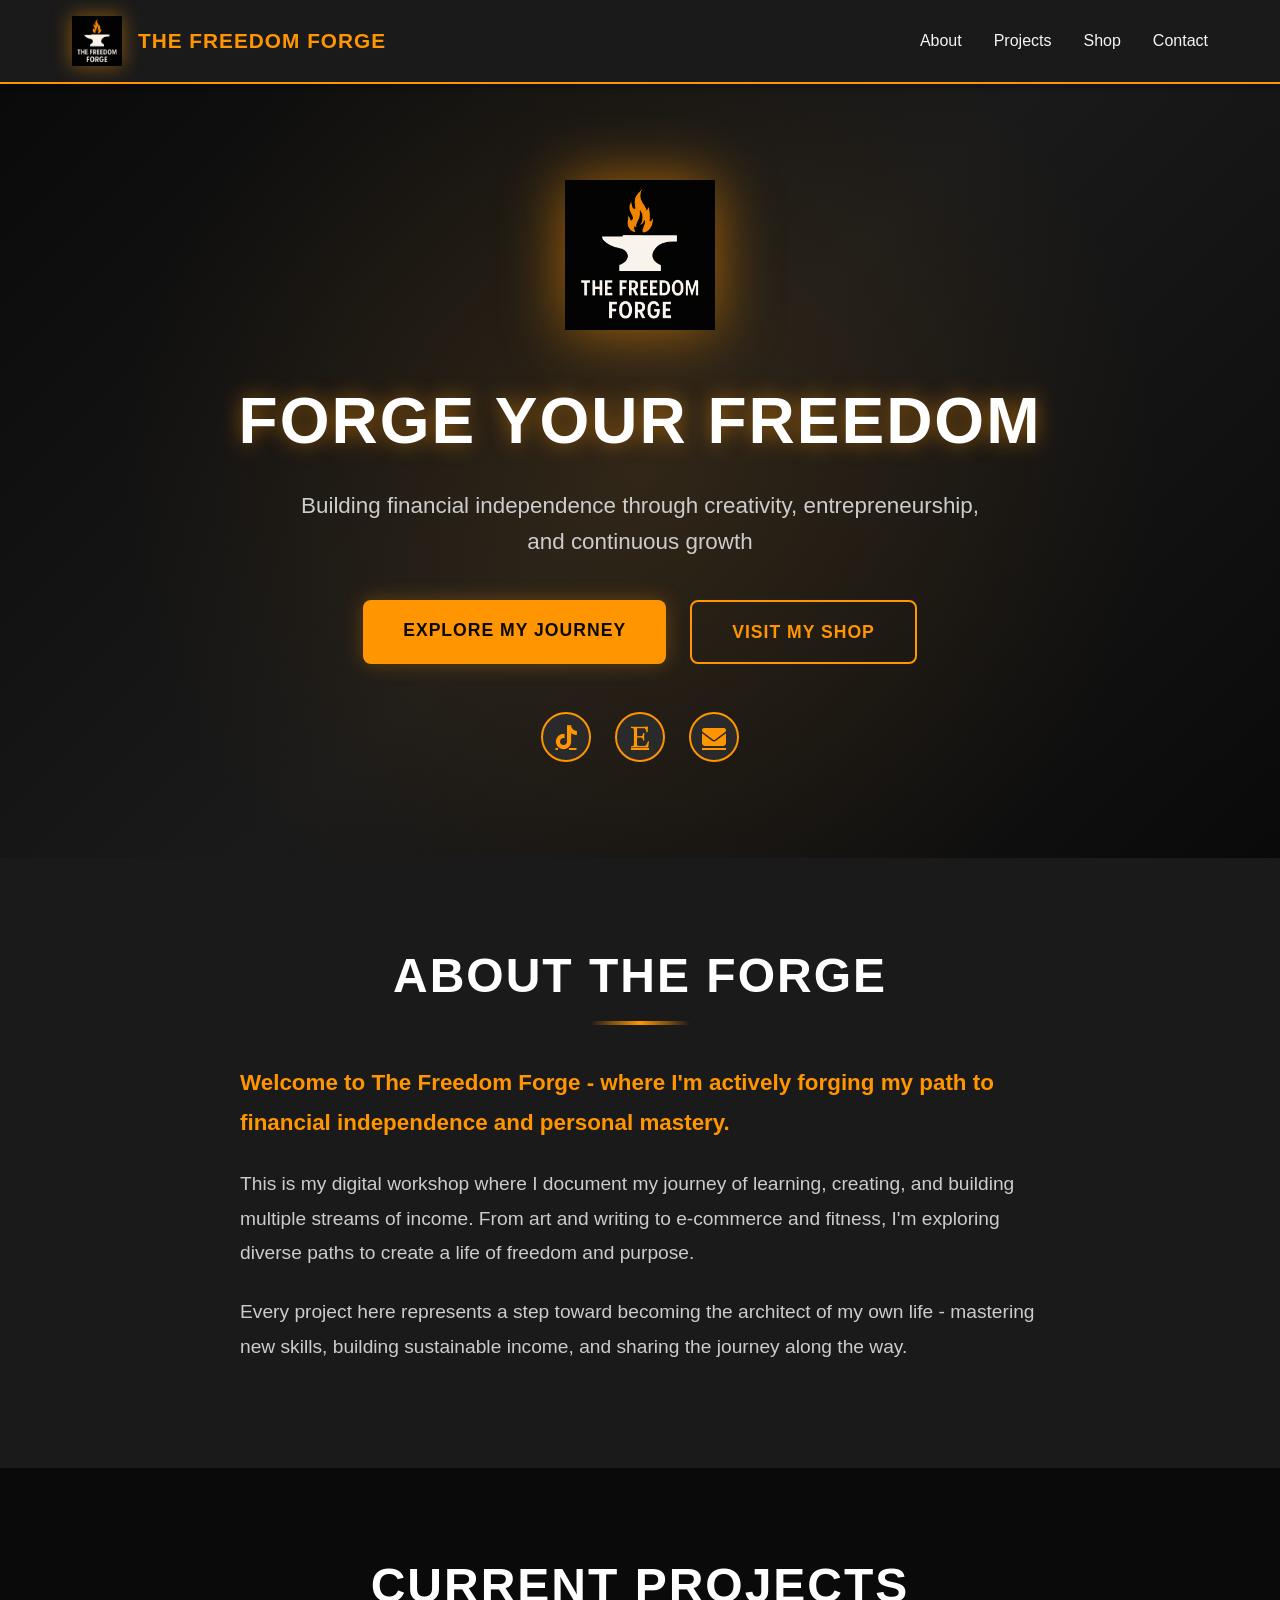
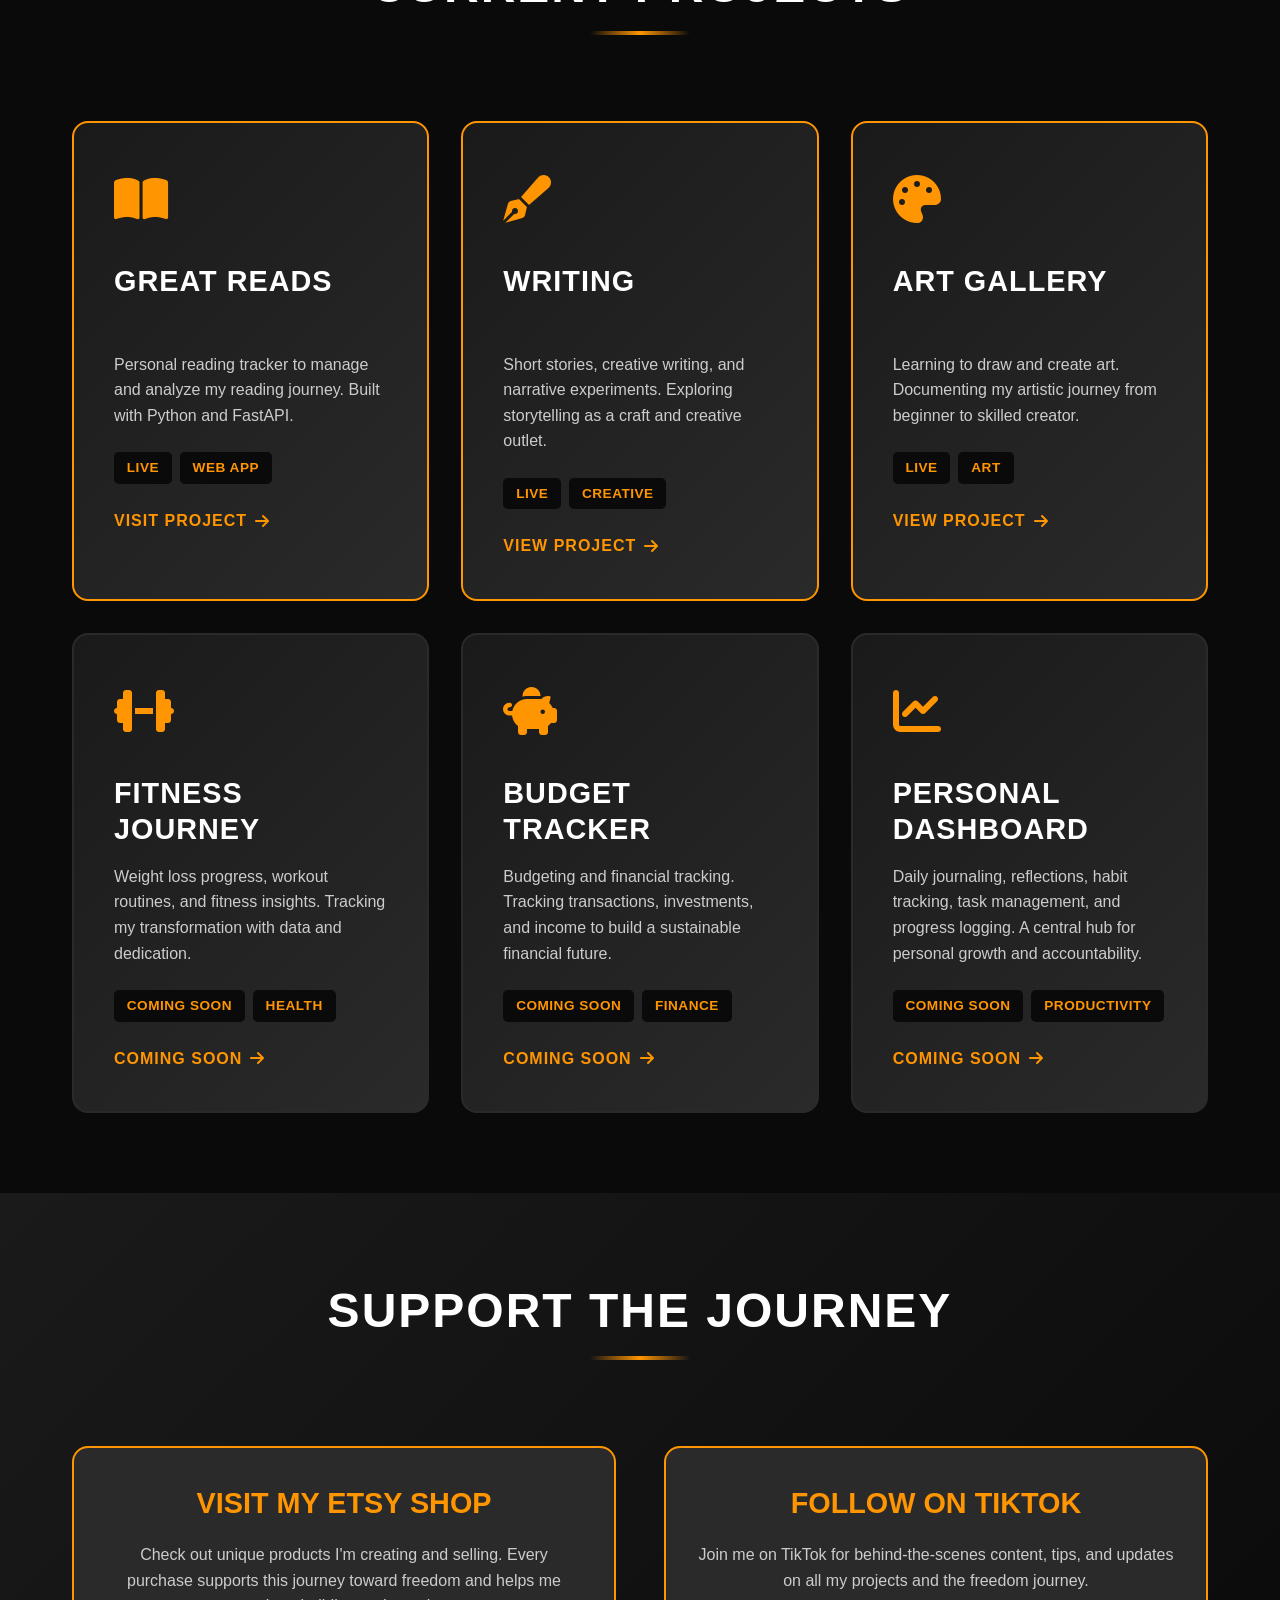
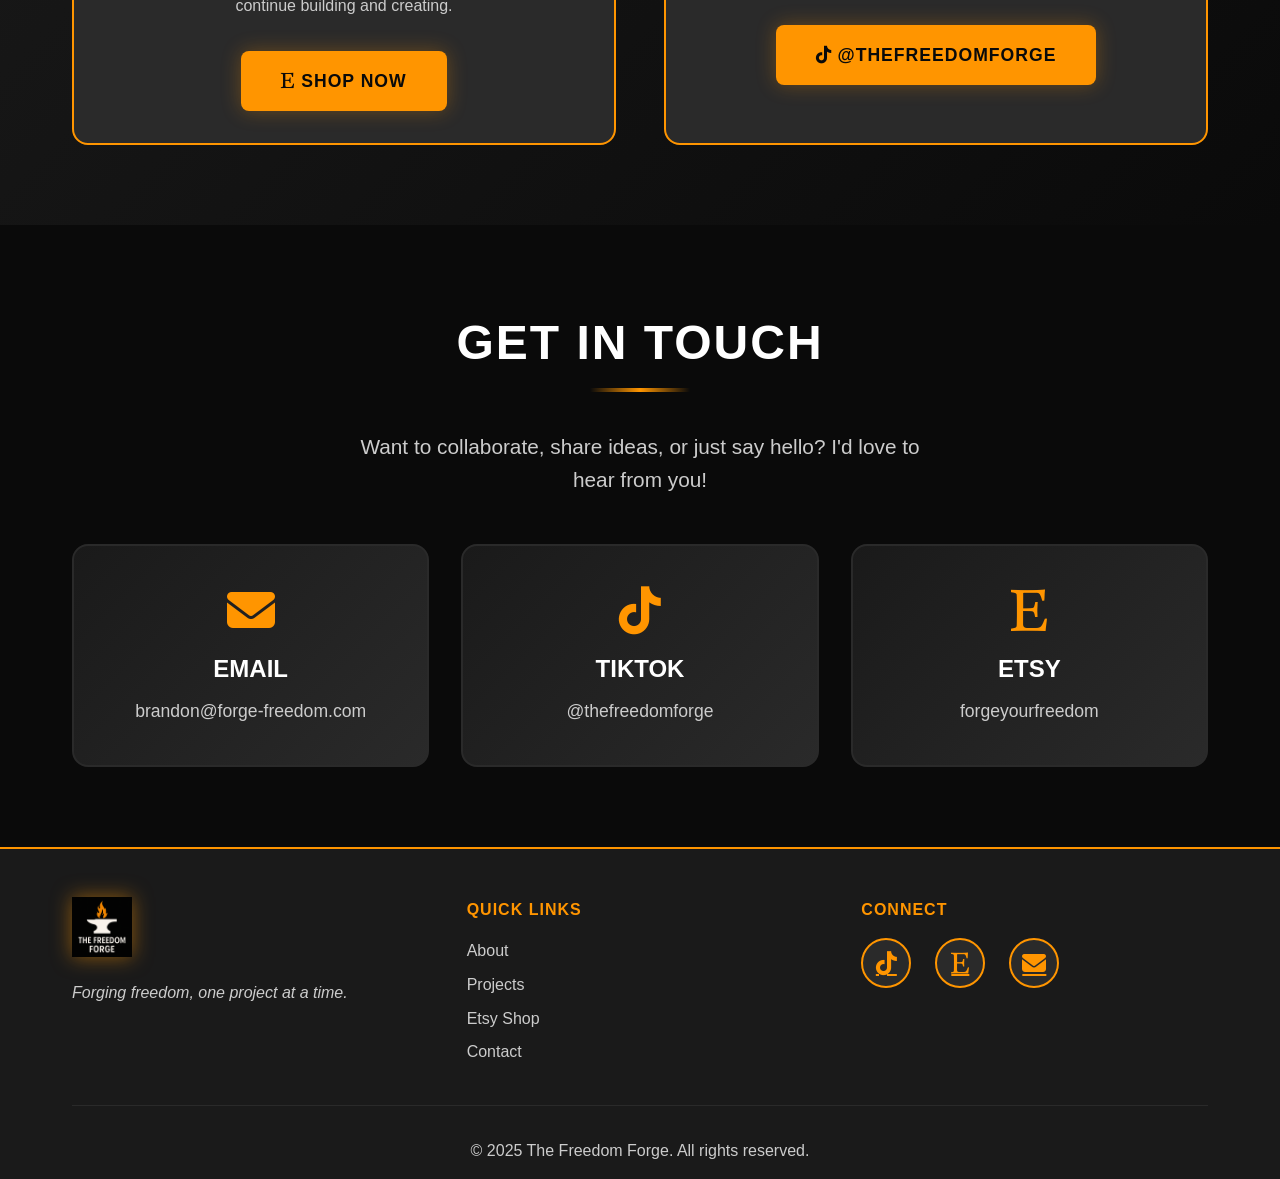
==== index.html @ 3deddd5c "first commit" ====
<!DOCTYPE html>
<html lang="en">
<head>
    <meta charset="UTF-8">
    <meta name="viewport" content="width=device-width, initial-scale=1.0">
    <meta name="description" content="The Freedom Forge - Forging a path to financial freedom through creativity, entrepreneurship, and personal growth">
    <title>The Freedom Forge | Forge Your Freedom</title>
    <link rel="stylesheet" href="css/style.css">
    <link rel="stylesheet" href="https://cdnjs.cloudflare.com/ajax/libs/font-awesome/6.4.0/css/all.min.css">
</head>
<body>
    <header>
        <nav class="navbar">
            <div class="container">
                <div class="logo">
                    <img src="assets/images/logo.png" alt="The Freedom Forge Logo" class="logo-img">
                    <span class="logo-text">The Freedom Forge</span>
                </div>
                <ul class="nav-links">
                    <li><a href="#about">About</a></li>
                    <li><a href="#projects">Projects</a></li>
                    <li><a href="#shop">Shop</a></li>
                    <li><a href="#contact">Contact</a></li>
                </ul>
                <div class="mobile-menu-toggle">
                    <i class="fas fa-bars"></i>
                </div>
            </div>
        </nav>
    </header>

    <main>
        <section class="hero">
            <div class="container">
                <div class="hero-content">
                    <div class="hero-logo">
                        <img src="assets/images/logo.png" alt="The Freedom Forge">
                    </div>
                    <h1 class="hero-title">Forge Your Freedom</h1>
                    <p class="hero-subtitle">Building financial independence through creativity, entrepreneurship, and continuous growth</p>
                    <div class="hero-cta">
                        <a href="#projects" class="cta-button primary">Explore My Journey</a>
                        <a href="https://www.etsy.com/shop/forgeyourfreedom" target="_blank" class="cta-button secondary">Visit My Shop</a>
                    </div>
                    <div class="social-links">
                        <a href="https://www.tiktok.com/@thefreedomforge" target="_blank" aria-label="TikTok">
                            <i class="fab fa-tiktok"></i>
                        </a>
                        <a href="https://www.etsy.com/shop/forgeyourfreedom" target="_blank" aria-label="Etsy">
                            <i class="fab fa-etsy"></i>
                        </a>
                        <a href="mailto:brandon@forge-freedom.com" aria-label="Email">
                            <i class="fas fa-envelope"></i>
                        </a>
                    </div>
                </div>
            </div>
        </section>

        <section id="about" class="about">
            <div class="container">
                <h2>About The Forge</h2>
                <div class="about-content">
                    <p class="lead">Welcome to The Freedom Forge - where I'm actively forging my path to financial independence and personal mastery.</p>
                    <p>This is my digital workshop where I document my journey of learning, creating, and building multiple streams of income. From art and writing to e-commerce and fitness, I'm exploring diverse paths to create a life of freedom and purpose.</p>
                    <p>Every project here represents a step toward becoming the architect of my own life - mastering new skills, building sustainable income, and sharing the journey along the way.</p>
                </div>
            </div>
        </section>

        <section id="projects" class="projects">
            <div class="container">
                <h2>Current Projects</h2>
                <div class="project-grid">
                    
                    <div class="project-card active">
                        <div class="project-icon">
                            <i class="fas fa-book-open"></i>
                        </div>
                        <h3>Great Reads</h3>
                        <p>Personal reading tracker to manage and analyze my reading journey. Built with Python and FastAPI.</p>
                        <div class="project-tags">
                            <span class="tag">Live</span>
                            <span class="tag">Web App</span>
                        </div>
                        <a href="https://great-reads.com" class="project-link" target="_blank">
                            Visit Project <i class="fas fa-arrow-right"></i>
                        </a>
                    </div>

                    <div class="project-card active">
                        <div class="project-icon">
                            <i class="fas fa-pen-fancy"></i>
                        </div>
                        <h3>Writing</h3>
                        <p>Short stories, creative writing, and narrative experiments. Exploring storytelling as a craft and creative outlet.</p>
                        <div class="project-tags">
                            <span class="tag">Live</span>
                            <span class="tag">Creative</span>
                        </div>
                        <a href="/writing" class="project-link">
                            View Project <i class="fas fa-arrow-right"></i>
                        </a>
                    </div>

                    <div class="project-card active">
                        <div class="project-icon">
                            <i class="fas fa-palette"></i>
                        </div>
                        <h3>Art Gallery</h3>
                        <p>Learning to draw and create art. Documenting my artistic journey from beginner to skilled creator.</p>
                        <div class="project-tags">
                            <span class="tag">Live</span>
                            <span class="tag">Art</span>
                        </div>
                        <a href="/art" class="project-link">
                            View Project <i class="fas fa-arrow-right"></i>
                        </a>
                    </div>

                    <div class="project-card coming-soon">
                        <div class="project-icon">
                            <i class="fas fa-dumbbell"></i>
                        </div>
                        <h3>Fitness Journey</h3>
                        <p>Weight loss progress, workout routines, and fitness insights. Tracking my transformation with data and dedication.</p>
                        <div class="project-tags">
                            <span class="tag">Coming Soon</span>
                            <span class="tag">Health</span>
                        </div>
                        <a href="/fitness" class="project-link">
                            Coming Soon <i class="fas fa-arrow-right"></i>
                        </a>
                    </div>

                    <div class="project-card coming-soon">
                        <div class="project-icon">
                            <i class="fas fa-piggy-bank"></i>
                        </div>
                        <h3>Budget Tracker</h3>
                        <p>Budgeting and financial tracking. Tracking transactions, investments, and income to build a sustainable financial future.</p>
                        <div class="project-tags">
                            <span class="tag">Coming Soon</span>
                            <span class="tag">Finance</span>
                        </div>
                        <a href="/budget" class="project-link" target="_blank">
                            Coming Soon <i class="fas fa-arrow-right"></i>
                        </a>
                    </div>

                    <div class="project-card coming-soon">
                        <div class="project-icon">
                            <i class="fas fa-chart-line"></i>
                        </div>
                        <h3>Personal Dashboard</h3>
                        <p>Daily journaling, reflections, habit tracking, task management, and progress logging. A central hub for personal growth and accountability.</p>
                        <div class="project-tags">
                            <span class="tag">Coming Soon</span>
                            <span class="tag">Productivity</span>
                        </div>
                        <a href="/dashboard" class="project-link">
                            Coming Soon <i class="fas fa-arrow-right"></i>
                        </a>
                    </div>

                        </a>
                    </div>

                </div>
            </div>
        </section>

        <section id="shop" class="shop-section">
            <div class="container">
                <h2>Support The Journey</h2>
                <div class="shop-content">
                    <div class="shop-text">
                        <h3>Visit My Etsy Shop</h3>
                        <p>Check out unique products I'm creating and selling. Every purchase supports this journey toward freedom and helps me continue building and creating.</p>
                        <a href="https://www.etsy.com/shop/forgeyourfreedom" target="_blank" class="cta-button primary">
                            <i class="fab fa-etsy"></i> Shop Now
                        </a>
                    </div>
                    <div class="shop-text">
                        <h3>Follow on TikTok</h3>
                        <p>Join me on TikTok for behind-the-scenes content, tips, and updates on all my projects and the freedom journey.</p>
                        <a href="https://www.tiktok.com/@thefreedomforge" target="_blank" class="cta-button primary">
                            <i class="fab fa-tiktok"></i> @thefreedomforge
                        </a>
                    </div>
                </div>
            </div>
        </section>

        <section id="contact" class="contact">
            <div class="container">
                <h2>Get In Touch</h2>
                <p class="contact-intro">Want to collaborate, share ideas, or just say hello? I'd love to hear from you!</p>
                <div class="contact-methods">
                    <a href="mailto:brandon@forge-freedom.com" class="contact-card">
                        <i class="fas fa-envelope"></i>
                        <h3>Email</h3>
                        <p>brandon@forge-freedom.com</p>
                    </a>
                    <a href="https://www.tiktok.com/@thefreedomforge" target="_blank" class="contact-card">
                        <i class="fab fa-tiktok"></i>
                        <h3>TikTok</h3>
                        <p>@thefreedomforge</p>
                    </a>
                    <a href="https://www.etsy.com/shop/forgeyourfreedom" target="_blank" class="contact-card">
                        <i class="fab fa-etsy"></i>
                        <h3>Etsy</h3>
                        <p>forgeyourfreedom</p>
                    </a>
                </div>
            </div>
        </section>
    </main>

    <footer>
        <div class="container">
            <div class="footer-content">
                <div class="footer-logo">
                    <img src="assets/images/logo.png" alt="The Freedom Forge">
                    <p>Forging freedom, one project at a time.</p>
                </div>
                <div class="footer-links">
                    <h4>Quick Links</h4>
                    <ul>
                        <li><a href="#about">About</a></li>
                        <li><a href="#projects">Projects</a></li>
                        <li><a href="https://www.etsy.com/shop/forgeyourfreedom" target="_blank">Etsy Shop</a></li>
                        <li><a href="mailto:brandon@forge-freedom.com">Contact</a></li>
                    </ul>
                </div>
                <div class="footer-social">
                    <h4>Connect</h4>
                    <div class="social-links">
                        <a href="https://www.tiktok.com/@thefreedomforge" target="_blank" aria-label="TikTok">
                            <i class="fab fa-tiktok"></i>
                        </a>
                        <a href="https://www.etsy.com/shop/forgeyourfreedom" target="_blank" aria-label="Etsy">
                            <i class="fab fa-etsy"></i>
                        </a>
                        <a href="mailto:brandon@forge-freedom.com" aria-label="Email">
                            <i class="fas fa-envelope"></i>
                        </a>
                    </div>
                </div>
            </div>
            <div class="footer-bottom">
                <p>&copy; 2025 The Freedom Forge. All rights reserved.</p>
            </div>
        </div>
    </footer>

    <script src="js/main.js"></script>
</body>
</html>
---- css/style.css ----
/* Reset and Base Styles */
* {
    margin: 0;
    padding: 0;
    box-sizing: border-box;
}

:root {
    --primary-orange: #FF9500;
    --dark-orange: #E67E00;
    --light-orange: #FFB84D;
    --black: #0A0A0A;
    --dark-gray: #1A1A1A;
    --medium-gray: #2A2A2A;
    --light-gray: #CCCCCC;
    --white: #FFFFFF;
    --off-white: #F5F5F5;
    --shadow: 0 4px 6px -1px rgba(0, 0, 0, 0.3);
    --shadow-lg: 0 10px 15px -3px rgba(0, 0, 0, 0.4);
    --glow: 0 0 20px rgba(255, 149, 0, 0.3);
}

body {
    font-family: -apple-system, BlinkMacSystemFont, 'Segoe UI', Roboto, 'Helvetica Neue', Arial, sans-serif;
    line-height: 1.6;
    color: var(--off-white);
    background-color: var(--black);
}

.container {
    max-width: 1200px;
    margin: 0 auto;
    padding: 0 2rem;
}

/* Navigation */
.navbar {
    background-color: var(--dark-gray);
    box-shadow: var(--shadow);
    position: sticky;
    top: 0;
    z-index: 1000;
    border-bottom: 2px solid var(--primary-orange);
}

.navbar .container {
    display: flex;
    justify-content: space-between;
    align-items: center;
    padding: 1rem 2rem;
}

.logo {
    display: flex;
    align-items: center;
    gap: 1rem;
}

.logo-img {
    height: 50px;
    width: auto;
    filter: drop-shadow(0 0 10px rgba(255, 149, 0, 0.5));
}

.logo-text {
    font-size: 1.3rem;
    color: var(--primary-orange);
    font-weight: 700;
    text-transform: uppercase;
    letter-spacing: 1px;
}

.nav-links {
    display: flex;
    list-style: none;
    gap: 2rem;
}

.nav-links a {
    text-decoration: none;
    color: var(--off-white);
    font-weight: 500;
    transition: color 0.3s ease;
    position: relative;
}

.nav-links a::after {
    content: '';
    position: absolute;
    bottom: -5px;
    left: 0;
    width: 0;
    height: 2px;
    background-color: var(--primary-orange);
    transition: width 0.3s ease;
}

.nav-links a:hover,
.nav-links a.active {
    color: var(--primary-orange);
}

.nav-links a:hover::after,
.nav-links a.active::after {
    width: 100%;
}

.mobile-menu-toggle {
    display: none;
    color: var(--primary-orange);
    font-size: 1.5rem;
    cursor: pointer;
}

/* Hero Section */
.hero {
    background: linear-gradient(135deg, var(--black) 0%, var(--dark-gray) 50%, var(--black) 100%);
    padding: 6rem 0;
    text-align: center;
    position: relative;
    overflow: hidden;
}

.hero::before {
    content: '';
    position: absolute;
    top: 0;
    left: 0;
    right: 0;
    bottom: 0;
    background: radial-gradient(circle at 50% 50%, rgba(255, 149, 0, 0.1) 0%, transparent 70%);
    pointer-events: none;
}

.hero-content {
    position: relative;
    z-index: 1;
}

.hero-logo {
    margin-bottom: 2rem;
    animation: fadeInDown 0.8s ease;
}

.hero-logo img {
    height: 150px;
    width: auto;
    filter: drop-shadow(0 0 30px rgba(255, 149, 0, 0.6));
    animation: pulse 3s ease-in-out infinite;
}

.hero-title {
    font-size: 4rem;
    font-weight: 900;
    margin-bottom: 1rem;
    color: var(--white);
    text-transform: uppercase;
    letter-spacing: 2px;
    animation: fadeInUp 0.8s ease 0.2s backwards;
    text-shadow: 0 0 20px rgba(255, 149, 0, 0.5);
}

.hero-subtitle {
    font-size: 1.4rem;
    margin-bottom: 2.5rem;
    color: var(--light-gray);
    animation: fadeInUp 0.8s ease 0.4s backwards;
    max-width: 700px;
    margin-left: auto;
    margin-right: auto;
}

.hero-cta {
    display: flex;
    gap: 1.5rem;
    justify-content: center;
    margin-bottom: 3rem;
    animation: fadeInUp 0.8s ease 0.6s backwards;
    flex-wrap: wrap;
}

.cta-button {
    display: inline-block;
    padding: 1rem 2.5rem;
    text-decoration: none;
    border-radius: 0.5rem;
    font-weight: 700;
    font-size: 1.1rem;
    transition: all 0.3s ease;
    text-transform: uppercase;
    letter-spacing: 1px;
}

.cta-button.primary {
    background-color: var(--primary-orange);
    color: var(--black);
    box-shadow: var(--glow);
}

.cta-button.primary:hover {
    background-color: var(--light-orange);
    transform: translateY(-3px);
    box-shadow: 0 0 30px rgba(255, 149, 0, 0.5);
}

.cta-button.secondary {
    background-color: transparent;
    color: var(--primary-orange);
    border: 2px solid var(--primary-orange);
}

.cta-button.secondary:hover {
    background-color: var(--primary-orange);
    color: var(--black);
    transform: translateY(-3px);
}

.social-links {
    display: flex;
    gap: 1.5rem;
    justify-content: center;
    animation: fadeInUp 0.8s ease 0.8s backwards;
}

.social-links a {
    display: flex;
    align-items: center;
    justify-content: center;
    width: 50px;
    height: 50px;
    border-radius: 50%;
    background-color: var(--medium-gray);
    color: var(--primary-orange);
    font-size: 1.5rem;
    transition: all 0.3s ease;
    border: 2px solid var(--primary-orange);
}

.social-links a:hover {
    background-color: var(--primary-orange);
    color: var(--black);
    transform: translateY(-5px) scale(1.1);
    box-shadow: var(--glow);
}

/* Sections */
section {
    padding: 5rem 0;
}

section h2 {
    font-size: 3rem;
    margin-bottom: 3rem;
    text-align: center;
    color: var(--white);
    text-transform: uppercase;
    letter-spacing: 2px;
    position: relative;
    display: inline-block;
    width: 100%;
}

section h2::after {
    content: '';
    position: absolute;
    bottom: -10px;
    left: 50%;
    transform: translateX(-50%);
    width: 100px;
    height: 4px;
    background: linear-gradient(90deg, transparent, var(--primary-orange), transparent);
}

/* About Section */
.about {
    background-color: var(--dark-gray);
}

.about-content {
    max-width: 800px;
    margin: 0 auto;
}

.about-content p {
    font-size: 1.2rem;
    color: var(--light-gray);
    margin-bottom: 1.5rem;
    line-height: 1.8;
}

.about-content .lead {
    font-size: 1.4rem;
    color: var(--primary-orange);
    font-weight: 600;
}

/* Projects Section */
.projects {
    background-color: var(--black);
}

.project-grid {
    display: grid;
    grid-template-columns: repeat(auto-fit, minmax(320px, 1fr));
    gap: 2rem;
    margin-top: 3rem;
}

.project-card {
    background: linear-gradient(135deg, var(--dark-gray) 0%, var(--medium-gray) 100%);
    border: 2px solid var(--medium-gray);
    border-radius: 1rem;
    padding: 2.5rem;
    transition: all 0.3s ease;
    position: relative;
    overflow: hidden;
}

.project-card::before {
    content: '';
    position: absolute;
    top: 0;
    left: 0;
    right: 0;
    height: 4px;
    background: linear-gradient(90deg, var(--primary-orange), var(--dark-orange));
    transform: scaleX(0);
    transition: transform 0.3s ease;
}

.project-card:hover::before {
    transform: scaleX(1);
}

.project-card:hover {
    transform: translateY(-10px);
    border-color: var(--primary-orange);
    box-shadow: var(--glow);
}

.project-card.active {
    border-color: var(--primary-orange);
}

.project-card.coming-soon {
    opacity: 0.8;
}

.project-icon {
    font-size: 3rem;
    color: var(--primary-orange);
    margin-bottom: 1.5rem;
}

.project-card h3 {
    font-size: 1.8rem;
    margin-bottom: 1rem;
    color: var(--white);
    text-transform: uppercase;
    letter-spacing: 1px;
    min-height: 4.5rem;
    line-height: 1.25;
}

.project-card p {
    color: var(--light-gray);
    margin-bottom: 1.5rem;
    line-height: 1.6;
}

.project-tags {
    display: flex;
    gap: 0.5rem;
    margin-bottom: 1.5rem;
    flex-wrap: wrap;
}

.tag {
    padding: 0.3rem 0.8rem;
    background-color: var(--black);
    color: var(--primary-orange);
    border-radius: 0.3rem;
    font-size: 0.85rem;
    font-weight: 600;
    text-transform: uppercase;
    letter-spacing: 0.5px;
}

.project-link {
    display: inline-flex;
    align-items: center;
    gap: 0.5rem;
    color: var(--primary-orange);
    text-decoration: none;
    font-weight: 700;
    transition: all 0.3s ease;
    text-transform: uppercase;
    letter-spacing: 1px;
}

.project-link:hover {
    color: var(--light-orange);
    gap: 1rem;
}

/* Shop Section */
.shop-section {
    background: linear-gradient(135deg, var(--dark-gray) 0%, var(--black) 100%);
    text-align: center;
}

.shop-content {
    display: grid;
    grid-template-columns: repeat(auto-fit, minmax(300px, 1fr));
    gap: 3rem;
    margin-top: 3rem;
}

.shop-text {
    padding: 2rem;
    background-color: var(--medium-gray);
    border-radius: 1rem;
    border: 2px solid var(--primary-orange);
}

.shop-text h3 {
    font-size: 1.8rem;
    color: var(--primary-orange);
    margin-bottom: 1rem;
    text-transform: uppercase;
}

.shop-text p {
    color: var(--light-gray);
    margin-bottom: 2rem;
    line-height: 1.6;
}

/* Contact Section */
.contact {
    background-color: var(--black);
    text-align: center;
}

.contact-intro {
    font-size: 1.3rem;
    color: var(--light-gray);
    max-width: 600px;
    margin: 0 auto 3rem;
}

.contact-methods {
    display: grid;
    grid-template-columns: repeat(auto-fit, minmax(250px, 1fr));
    gap: 2rem;
    margin-top: 3rem;
}

.contact-card {
    padding: 2.5rem;
    background: linear-gradient(135deg, var(--dark-gray) 0%, var(--medium-gray) 100%);
    border-radius: 1rem;
    border: 2px solid var(--medium-gray);
    transition: all 0.3s ease;
    text-decoration: none;
    color: inherit;
    display: block;
}

.contact-card:hover {
    border-color: var(--primary-orange);
    transform: translateY(-5px);
    box-shadow: var(--glow);
}

.contact-card i {
    font-size: 3rem;
    color: var(--primary-orange);
    margin-bottom: 1rem;
}

.contact-card h3 {
    font-size: 1.5rem;
    color: var(--white);
    margin-bottom: 0.5rem;
    text-transform: uppercase;
}

.contact-card p {
    color: var(--light-gray);
    font-size: 1.1rem;
}

/* Footer */
footer {
    background-color: var(--dark-gray);
    color: var(--light-gray);
    padding: 3rem 0 1rem;
    border-top: 2px solid var(--primary-orange);
}

.footer-content {
    display: grid;
    grid-template-columns: repeat(auto-fit, minmax(250px, 1fr));
    gap: 3rem;
    margin-bottom: 2rem;
}

.footer-logo img {
    height: 60px;
    margin-bottom: 1rem;
    filter: drop-shadow(0 0 10px rgba(255, 149, 0, 0.5));
}

.footer-logo p {
    color: var(--light-gray);
    font-style: italic;
}

.footer-links h4,
.footer-social h4 {
    color: var(--primary-orange);
    margin-bottom: 1rem;
    text-transform: uppercase;
    letter-spacing: 1px;
}

.footer-links ul {
    list-style: none;
}

.footer-links li {
    margin-bottom: 0.5rem;
}

.footer-links a {
    color: var(--light-gray);
    text-decoration: none;
    transition: color 0.3s ease;
}

.footer-links a:hover {
    color: var(--primary-orange);
}

.footer-social .social-links {
    justify-content: flex-start;
}

.footer-bottom {
    text-align: center;
    padding-top: 2rem;
    border-top: 1px solid var(--medium-gray);
    color: var(--light-gray);
}

/* Animations */
@keyframes fadeInUp {
    from {
        opacity: 0;
        transform: translateY(30px);
    }
    to {
        opacity: 1;
        transform: translateY(0);
    }
}

@keyframes fadeInDown {
    from {
        opacity: 0;
        transform: translateY(-30px);
    }
    to {
        opacity: 1;
        transform: translateY(0);
    }
}

@keyframes pulse {
    0%, 100% {
        filter: drop-shadow(0 0 20px rgba(255, 149, 0, 0.4));
    }
    50% {
        filter: drop-shadow(0 0 40px rgba(255, 149, 0, 0.8));
    }
}

/* Responsive Design */
@media (max-width: 768px) {
    .navbar .container {
        flex-wrap: wrap;
    }

    .nav-links {
        display: none;
        width: 100%;
        flex-direction: column;
        gap: 1rem;
        padding-top: 1rem;
    }

    .nav-links.active {
        display: flex;
    }

    .mobile-menu-toggle {
        display: block;
    }

    .hero-title {
        font-size: 2.5rem;
    }

    .hero-subtitle {
        font-size: 1.2rem;
    }

    .hero-logo img {
        height: 100px;
    }

    section h2 {
        font-size: 2rem;
    }

    .project-grid {
        grid-template-columns: 1fr;
    }

    .hero-cta {
        flex-direction: column;
        align-items: center;
    }

    .cta-button {
        width: 100%;
        max-width: 300px;
    }
}
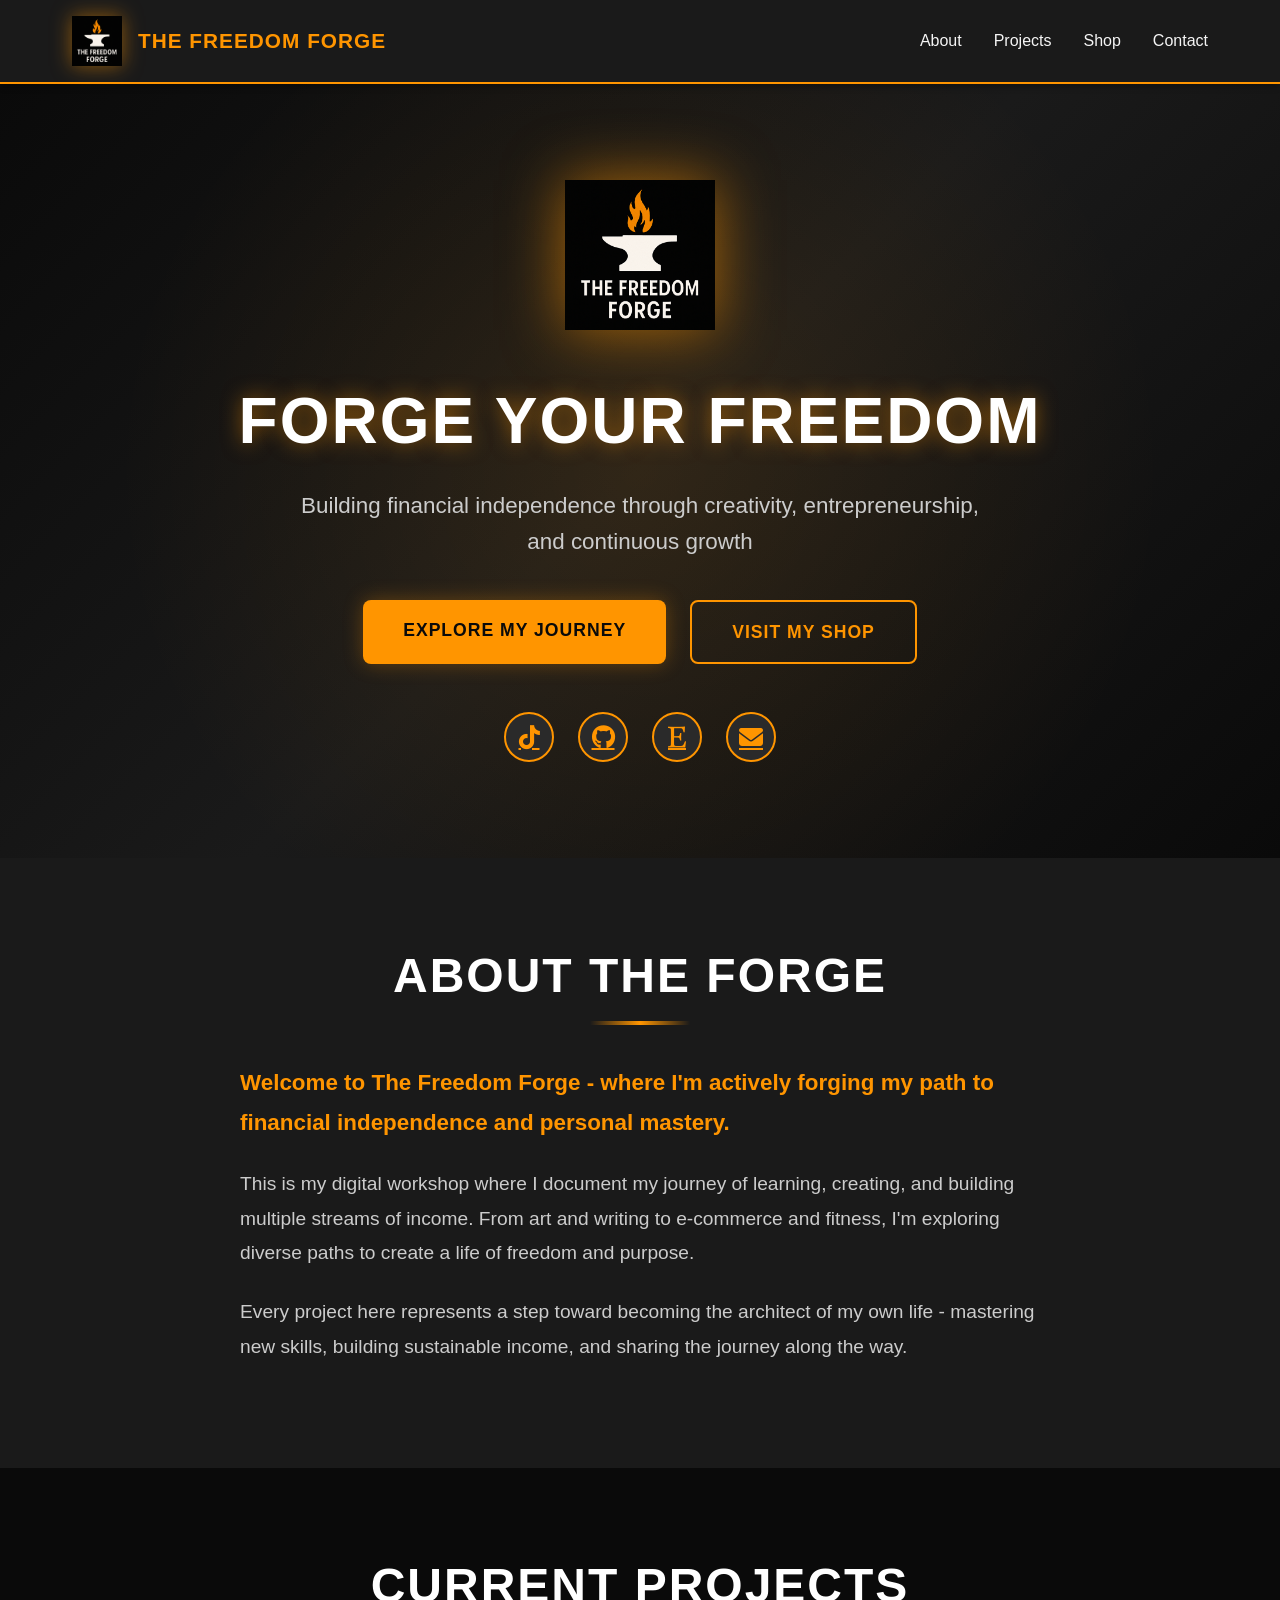
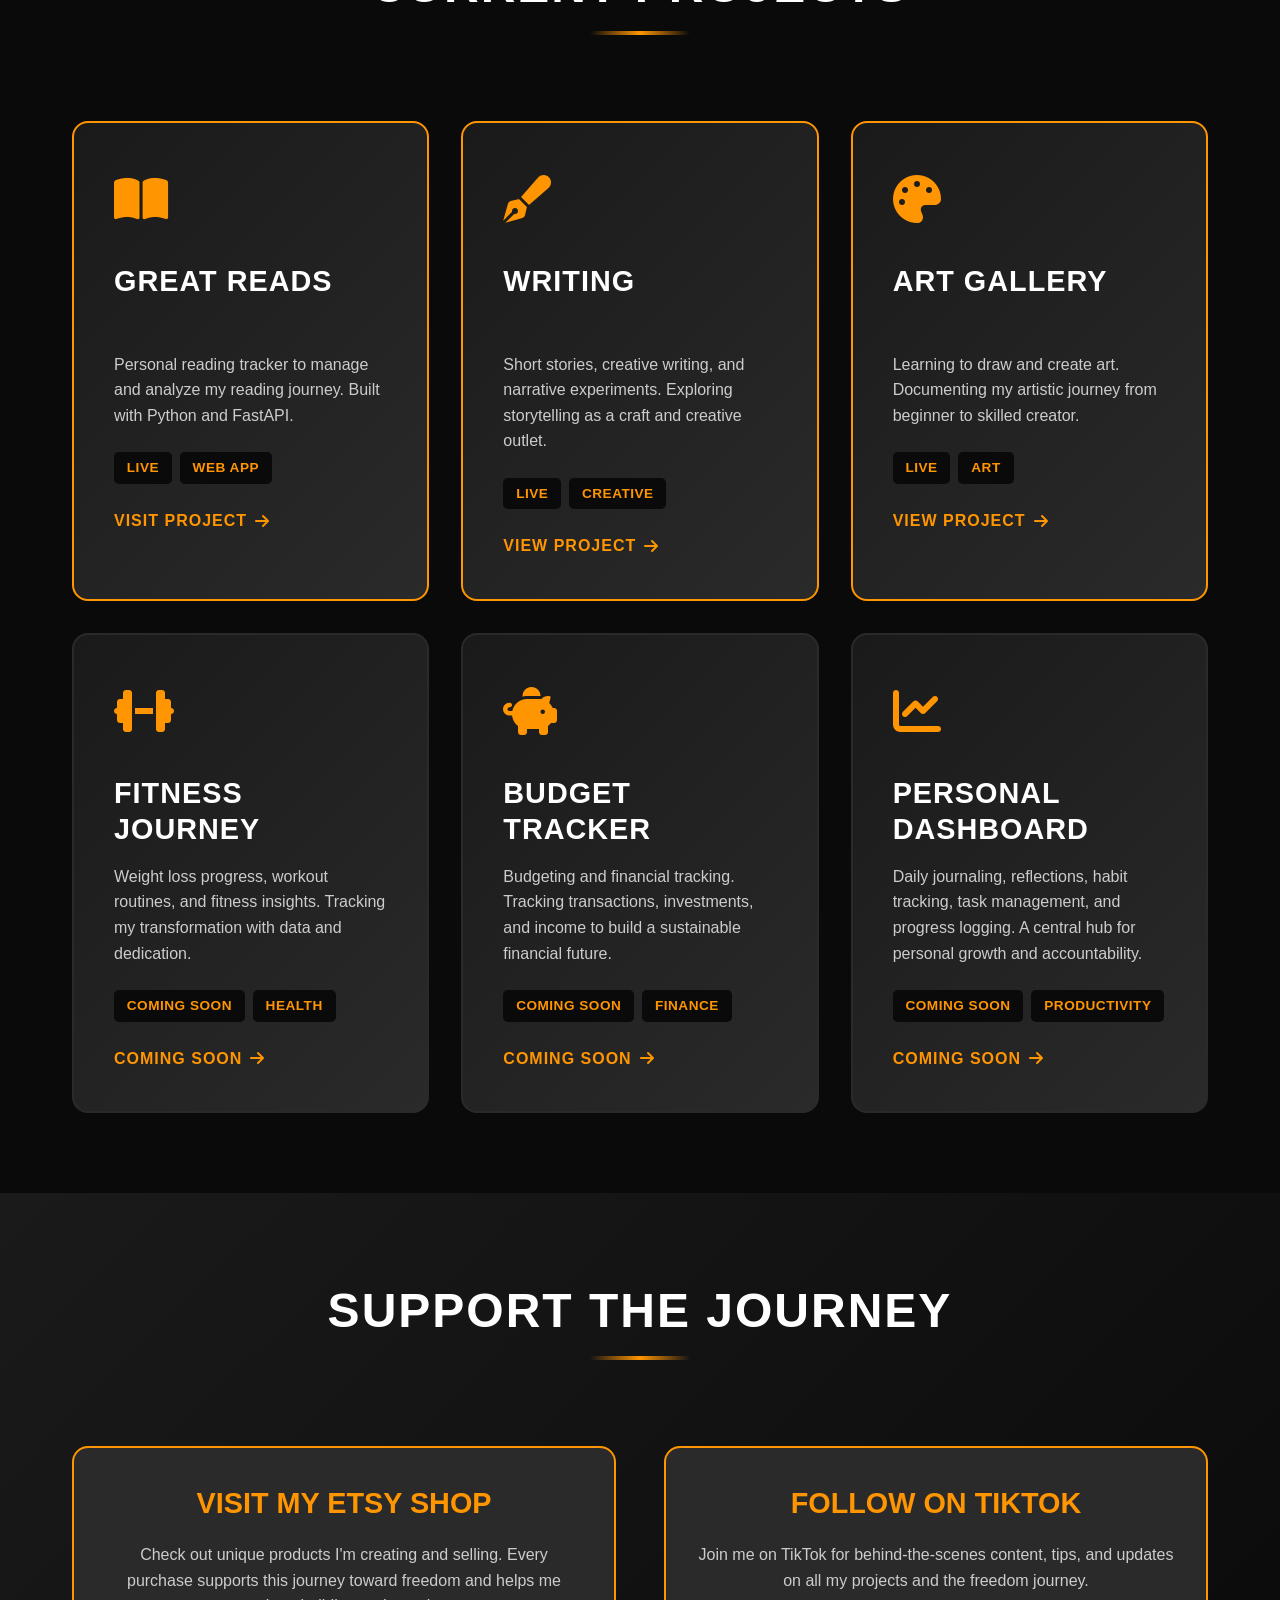
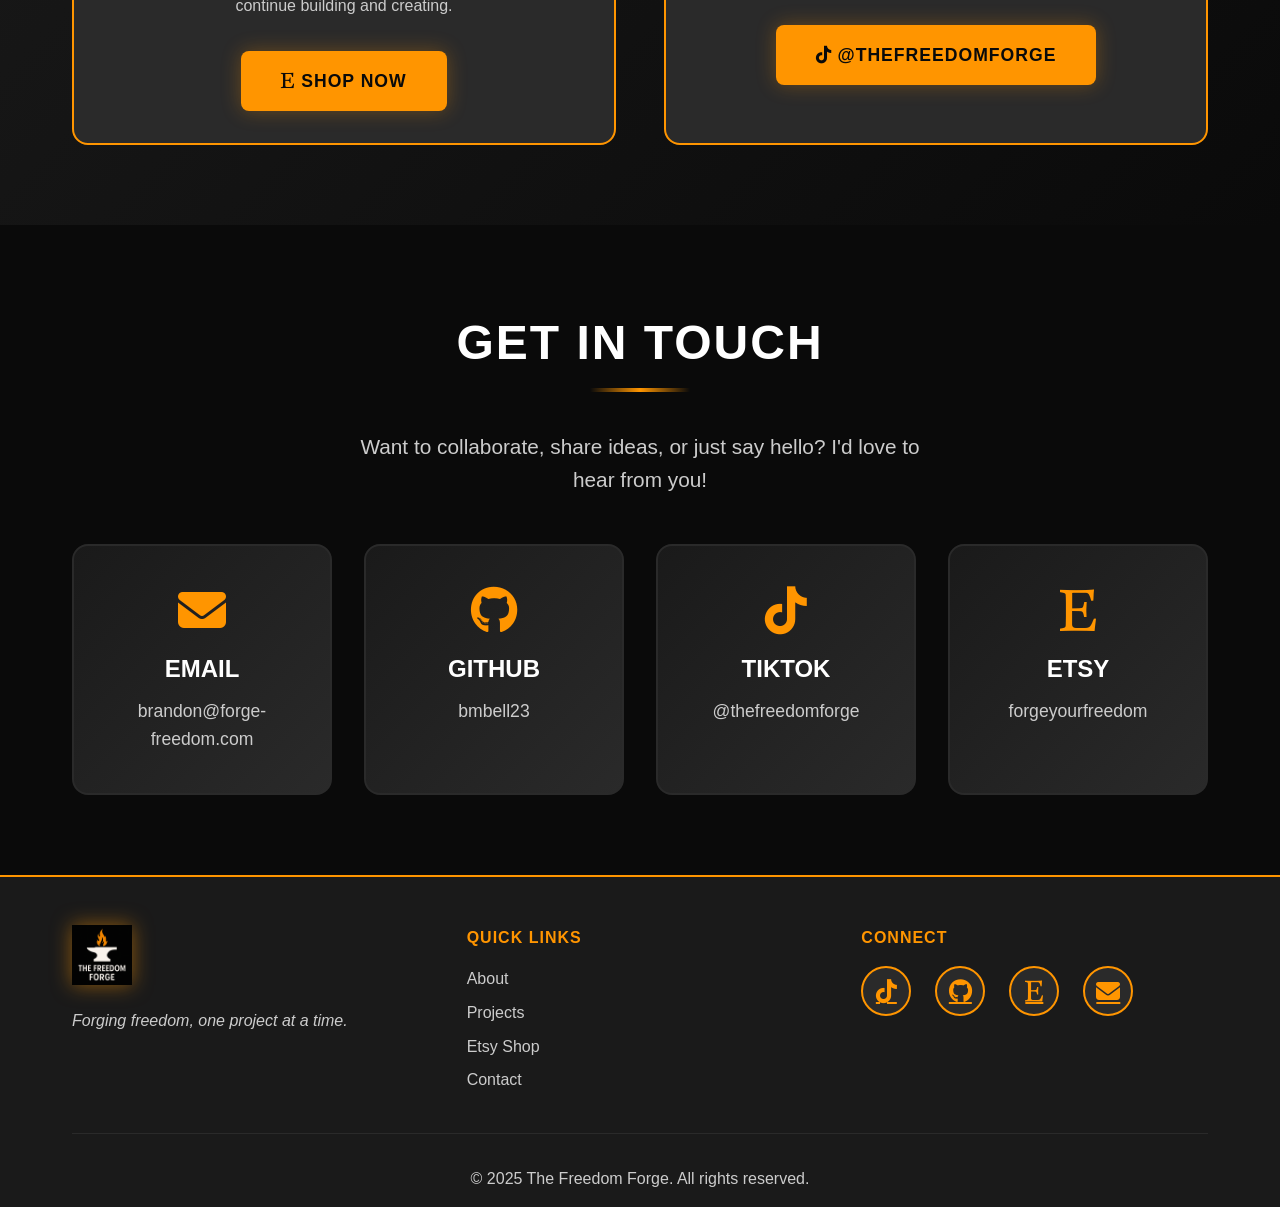
==== commit 496c1bcd: "v1.0.1: added github on the main page" ====
--- a/index.html
+++ b/index.html
@@ -46,6 +46,9 @@
                         <a href="https://www.tiktok.com/@thefreedomforge" target="_blank" aria-label="TikTok">
                             <i class="fab fa-tiktok"></i>
                         </a>
+                        <a href="https://github.com/bmbell23" target="_blank" aria-label="GitHub">
+                            <i class="fab fa-github"></i>
+                        </a>
                         <a href="https://www.etsy.com/shop/forgeyourfreedom" target="_blank" aria-label="Etsy">
                             <i class="fab fa-etsy"></i>
                         </a>
@@ -201,6 +204,11 @@
                         <i class="fas fa-envelope"></i>
                         <h3>Email</h3>
                         <p>brandon@forge-freedom.com</p>
+                    </a>
+                    <a href="https://github.com/bmbell23" target="_blank" class="contact-card">
+                        <i class="fab fa-github"></i>
+                        <h3>GitHub</h3>
+                        <p>bmbell23</p>
                     </a>
                     <a href="https://www.tiktok.com/@thefreedomforge" target="_blank" class="contact-card">
                         <i class="fab fa-tiktok"></i>
@@ -239,6 +247,9 @@
                         <a href="https://www.tiktok.com/@thefreedomforge" target="_blank" aria-label="TikTok">
                             <i class="fab fa-tiktok"></i>
                         </a>
+                        <a href="https://github.com/bmbell23" target="_blank" aria-label="GitHub">
+                            <i class="fab fa-github"></i>
+                        </a>
                         <a href="https://www.etsy.com/shop/forgeyourfreedom" target="_blank" aria-label="Etsy">
                             <i class="fab fa-etsy"></i>
                         </a>
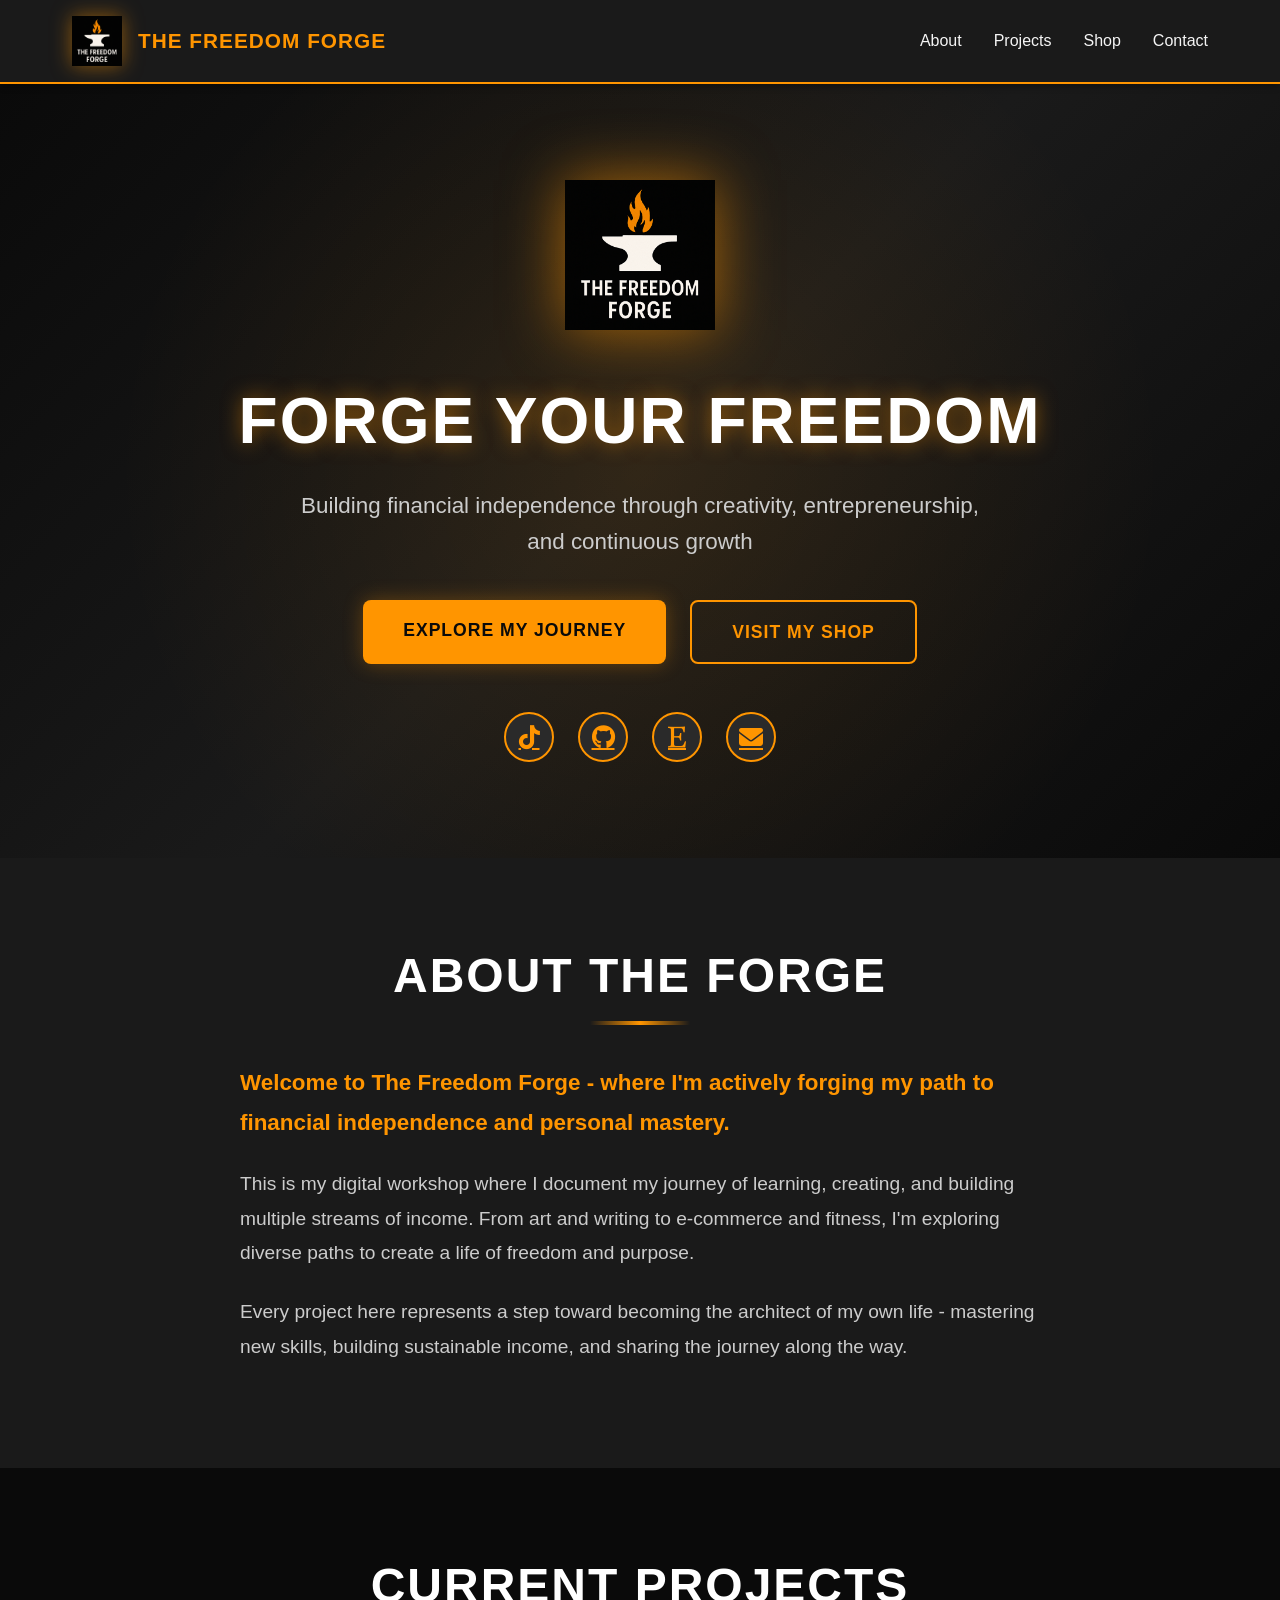
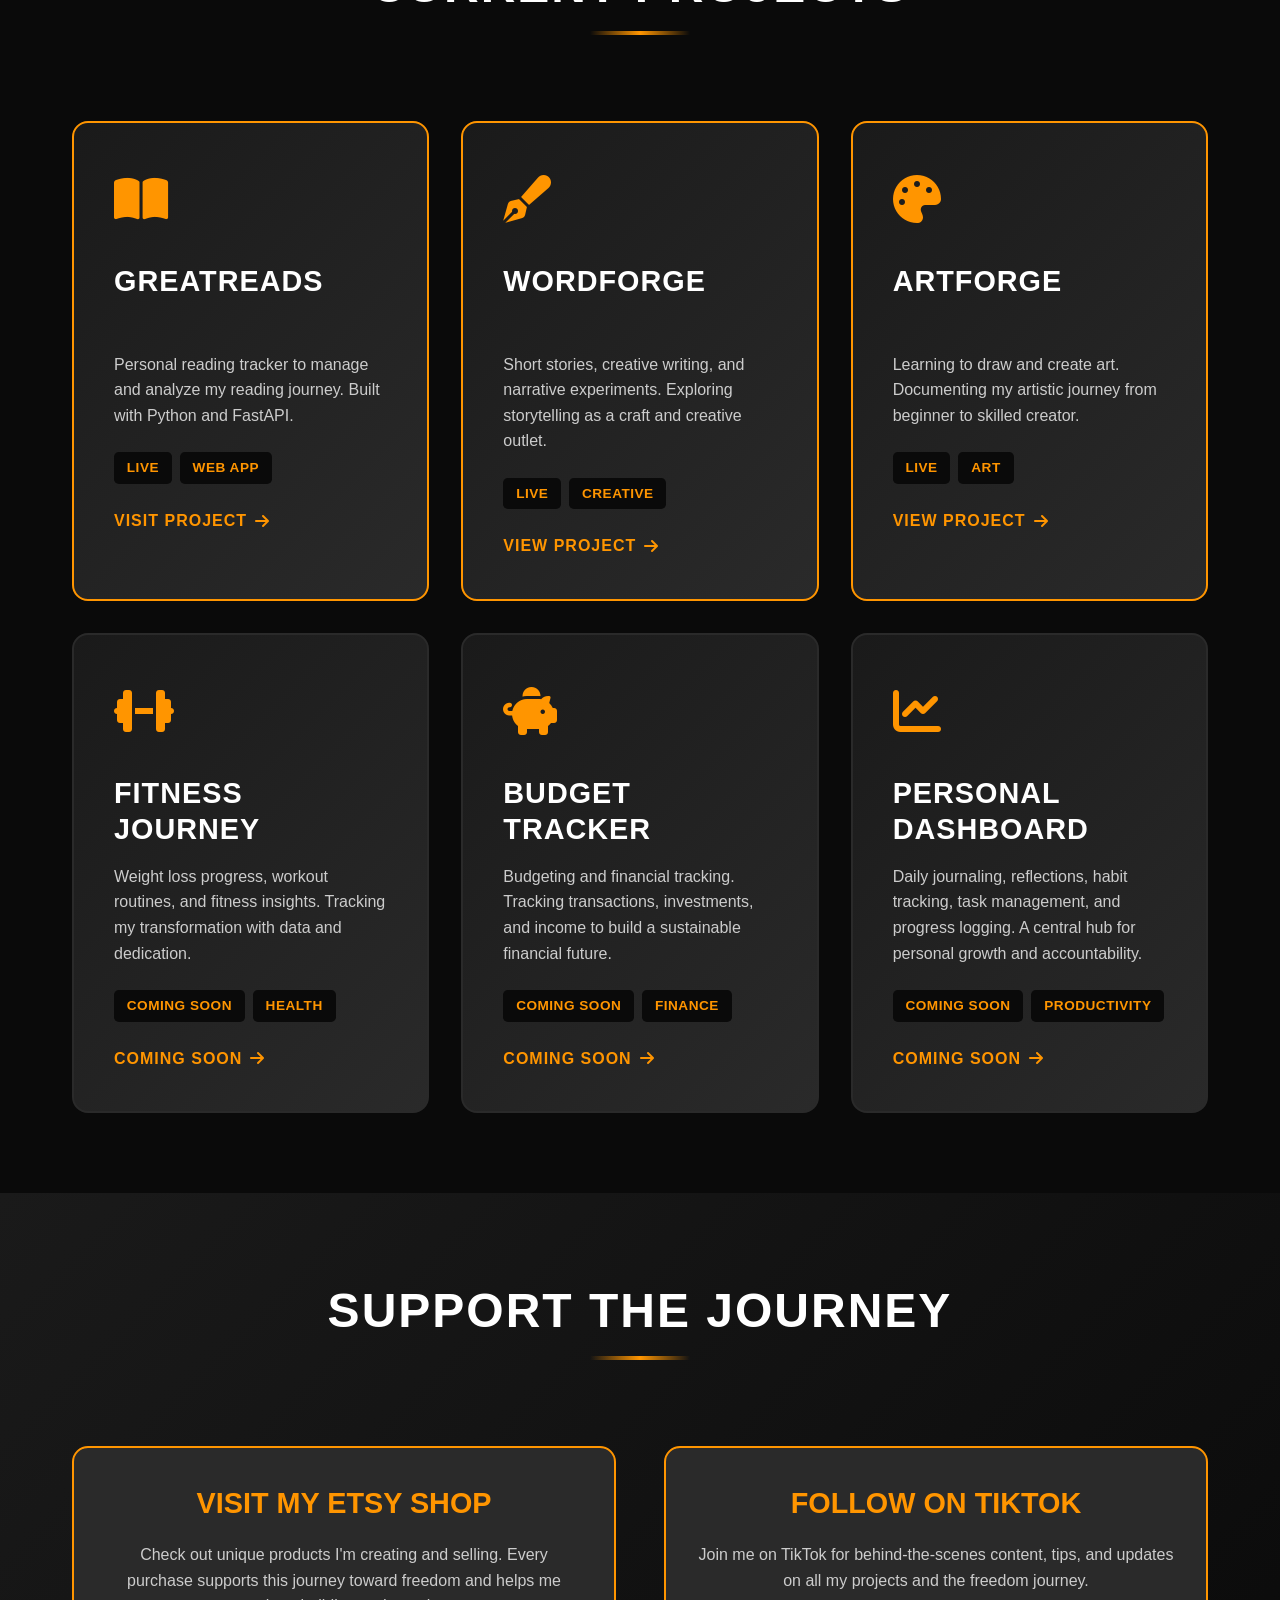
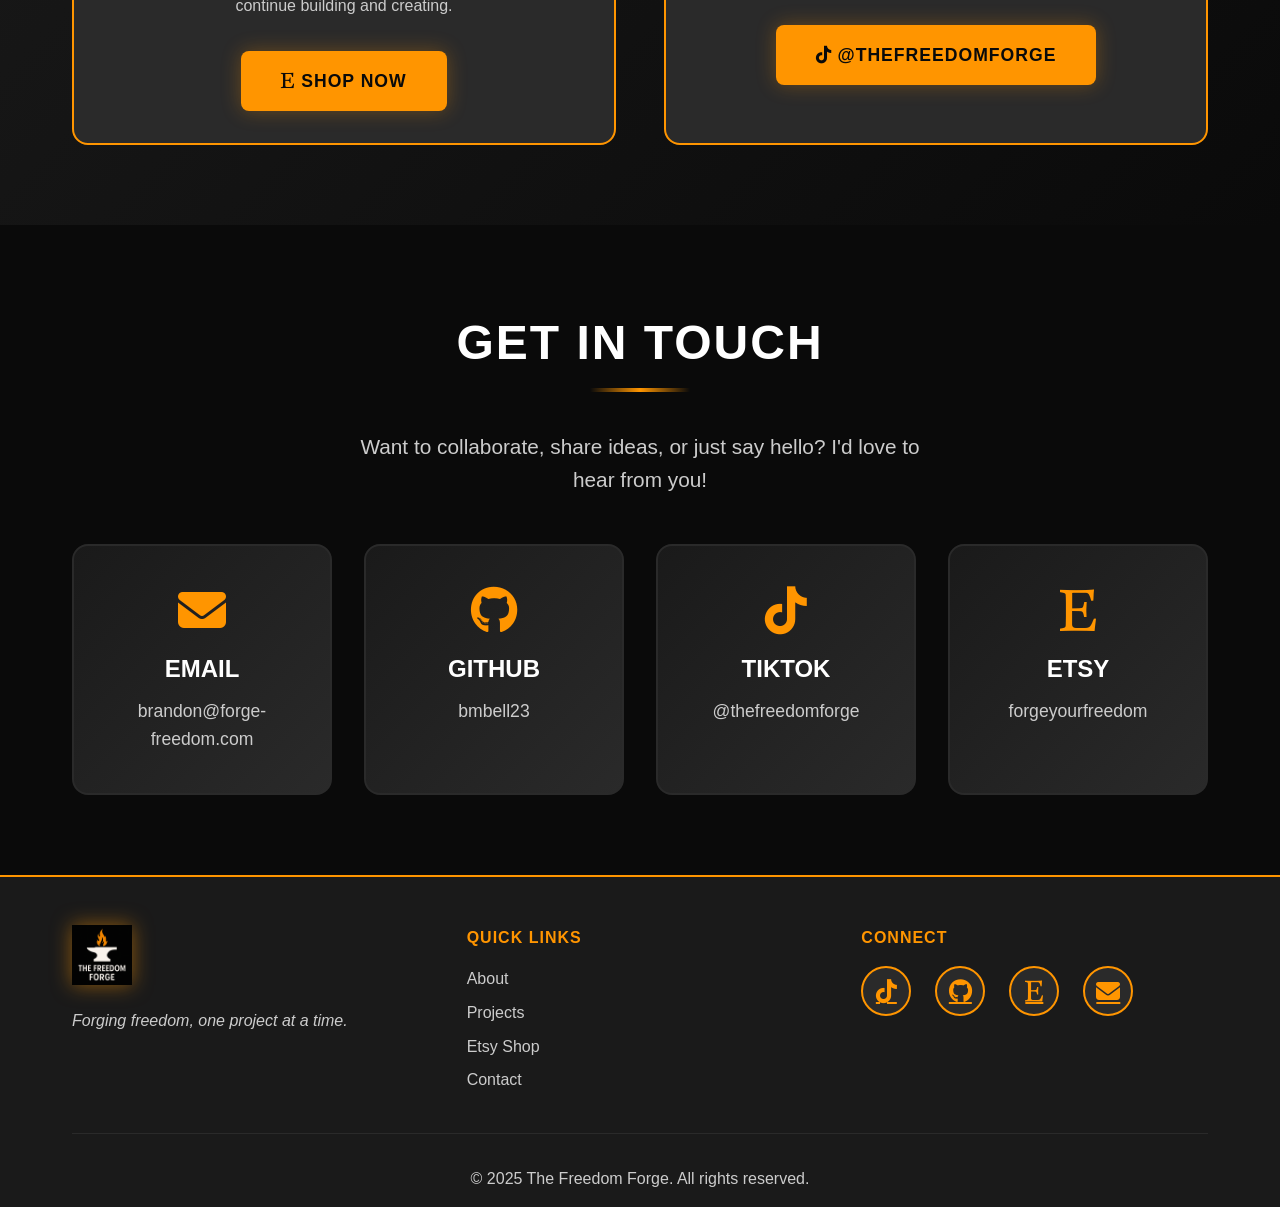
==== commit 29f55923: "v1.0.2: updated app names" ====
--- a/index.html
+++ b/index.html
@@ -80,7 +80,7 @@
                         <div class="project-icon">
                             <i class="fas fa-book-open"></i>
                         </div>
-                        <h3>Great Reads</h3>
+                        <h3>GreatReads</h3>
                         <p>Personal reading tracker to manage and analyze my reading journey. Built with Python and FastAPI.</p>
                         <div class="project-tags">
                             <span class="tag">Live</span>
@@ -95,7 +95,7 @@
                         <div class="project-icon">
                             <i class="fas fa-pen-fancy"></i>
                         </div>
-                        <h3>Writing</h3>
+                        <h3>WordForge</h3>
                         <p>Short stories, creative writing, and narrative experiments. Exploring storytelling as a craft and creative outlet.</p>
                         <div class="project-tags">
                             <span class="tag">Live</span>
@@ -110,7 +110,7 @@
                         <div class="project-icon">
                             <i class="fas fa-palette"></i>
                         </div>
-                        <h3>Art Gallery</h3>
+                        <h3>ArtForge</h3>
                         <p>Learning to draw and create art. Documenting my artistic journey from beginner to skilled creator.</p>
                         <div class="project-tags">
                             <span class="tag">Live</span>
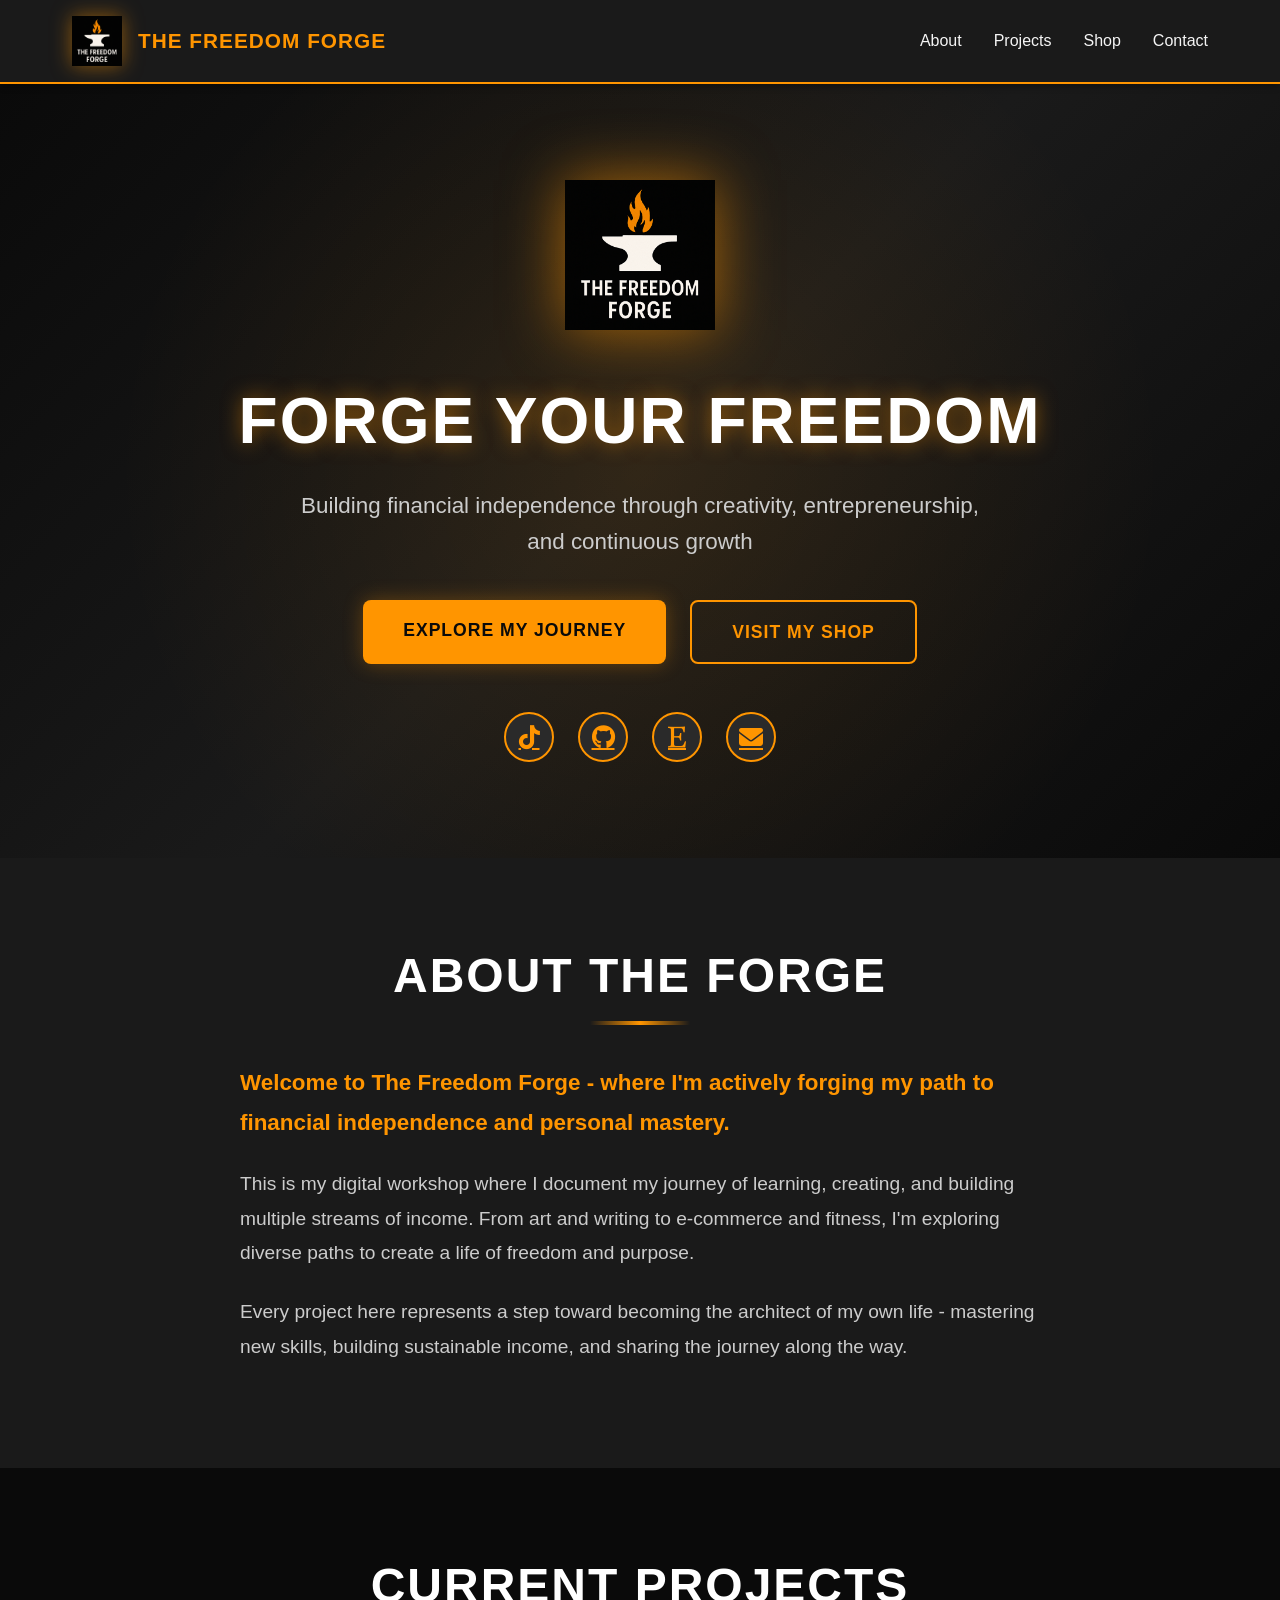
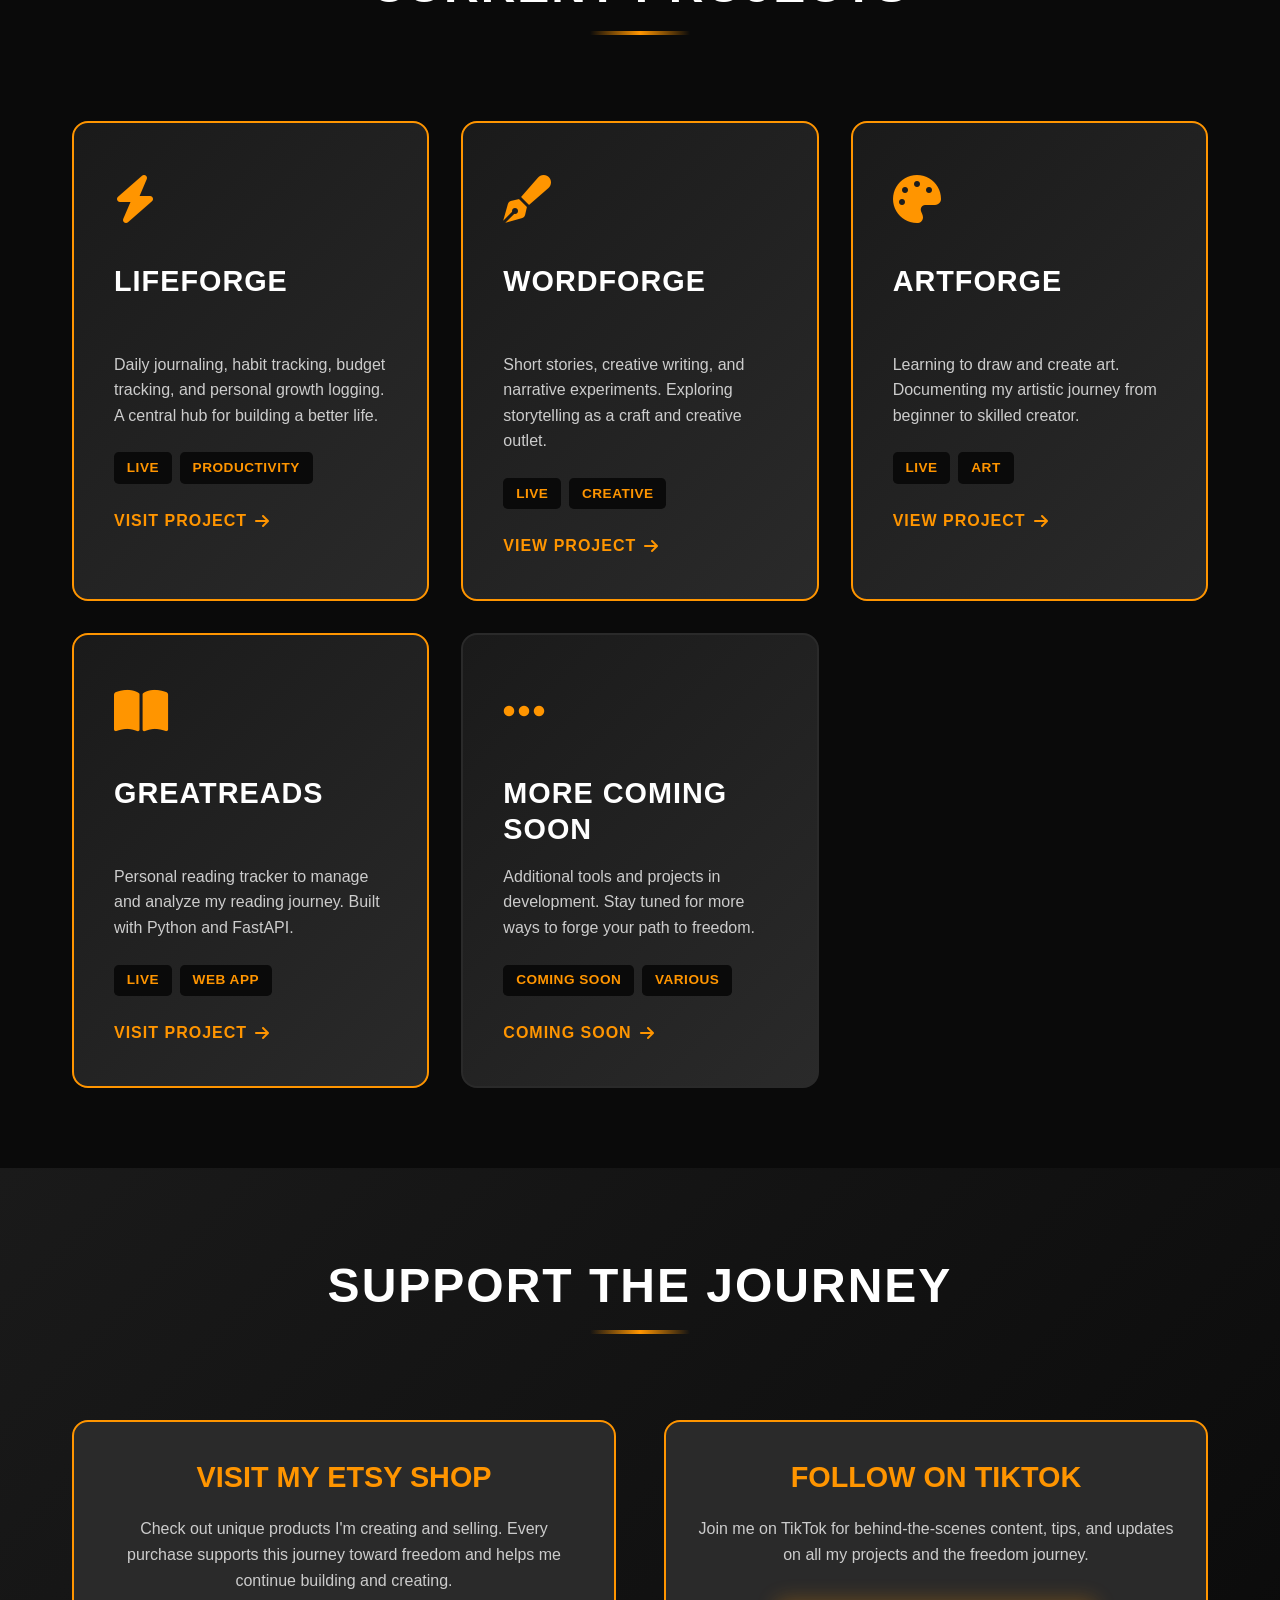
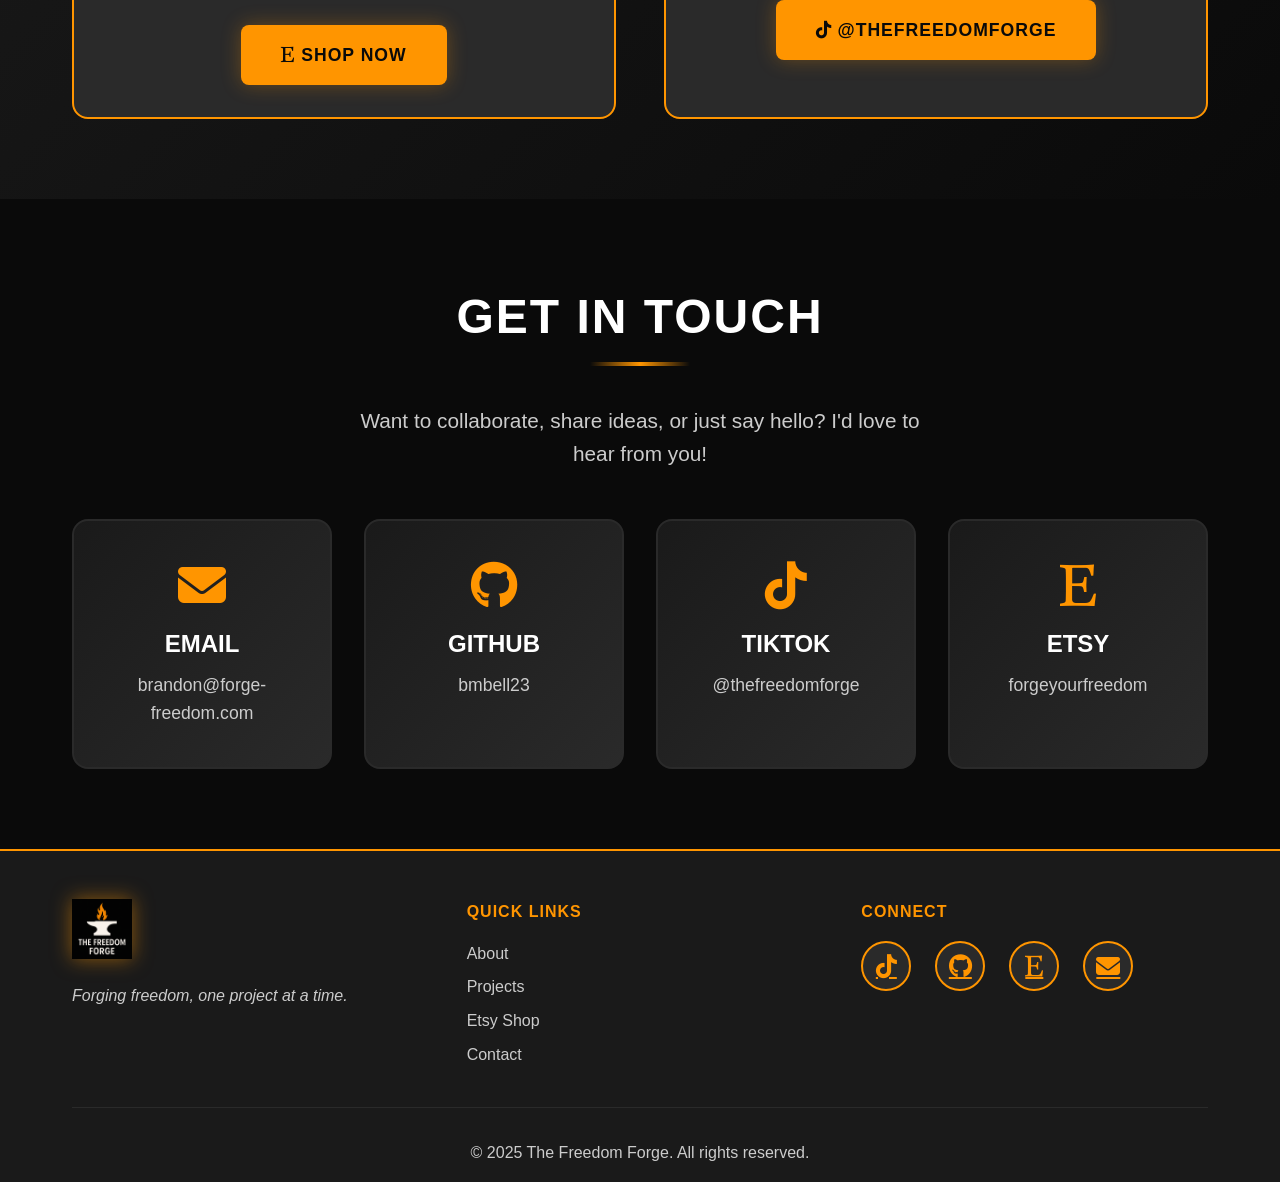
==== commit b31e3adc: "v1.0.3: Added LifeForge, moved some things around, and made sure projects open in new tabs" ====
--- a/index.html
+++ b/index.html
@@ -75,7 +75,52 @@
             <div class="container">
                 <h2>Current Projects</h2>
                 <div class="project-grid">
-                    
+
+                    <div class="project-card active">
+                        <div class="project-icon">
+                            <i class="fas fa-bolt"></i>
+                        </div>
+                        <h3>LifeForge</h3>
+                        <p>Daily journaling, habit tracking, budget tracking, and personal growth logging. A central hub for building a better life.</p>
+                        <div class="project-tags">
+                            <span class="tag">Live</span>
+                            <span class="tag">Productivity</span>
+                        </div>
+                        <a href="https://forge-freedom.com/life/" class="project-link" target="_blank">
+                            Visit Project <i class="fas fa-arrow-right"></i>
+                        </a>
+                    </div>
+
+                    <div class="project-card active">
+                        <div class="project-icon">
+                            <i class="fas fa-pen-fancy"></i>
+                        </div>
+                        <h3>WordForge</h3>
+                        <p>Short stories, creative writing, and narrative experiments. Exploring storytelling as a craft and creative outlet.</p>
+                        <div class="project-tags">
+                            <span class="tag">Live</span>
+                            <span class="tag">Creative</span>
+                        </div>
+                        <a href="/writing" class="project-link" target="_blank">
+                            View Project <i class="fas fa-arrow-right"></i>
+                        </a>
+                    </div>
+
+                    <div class="project-card active">
+                        <div class="project-icon">
+                            <i class="fas fa-palette"></i>
+                        </div>
+                        <h3>ArtForge</h3>
+                        <p>Learning to draw and create art. Documenting my artistic journey from beginner to skilled creator.</p>
+                        <div class="project-tags">
+                            <span class="tag">Live</span>
+                            <span class="tag">Art</span>
+                        </div>
+                        <a href="/art" class="project-link" target="_blank">
+                            View Project <i class="fas fa-arrow-right"></i>
+                        </a>
+                    </div>
+
                     <div class="project-card active">
                         <div class="project-icon">
                             <i class="fas fa-book-open"></i>
@@ -91,81 +136,18 @@
                         </a>
                     </div>
 
-                    <div class="project-card active">
-                        <div class="project-icon">
-                            <i class="fas fa-pen-fancy"></i>
-                        </div>
-                        <h3>WordForge</h3>
-                        <p>Short stories, creative writing, and narrative experiments. Exploring storytelling as a craft and creative outlet.</p>
-                        <div class="project-tags">
-                            <span class="tag">Live</span>
-                            <span class="tag">Creative</span>
-                        </div>
-                        <a href="/writing" class="project-link">
-                            View Project <i class="fas fa-arrow-right"></i>
-                        </a>
-                    </div>
-
-                    <div class="project-card active">
-                        <div class="project-icon">
-                            <i class="fas fa-palette"></i>
-                        </div>
-                        <h3>ArtForge</h3>
-                        <p>Learning to draw and create art. Documenting my artistic journey from beginner to skilled creator.</p>
-                        <div class="project-tags">
-                            <span class="tag">Live</span>
-                            <span class="tag">Art</span>
-                        </div>
-                        <a href="/art" class="project-link">
-                            View Project <i class="fas fa-arrow-right"></i>
-                        </a>
-                    </div>
-
                     <div class="project-card coming-soon">
                         <div class="project-icon">
-                            <i class="fas fa-dumbbell"></i>
-                        </div>
-                        <h3>Fitness Journey</h3>
-                        <p>Weight loss progress, workout routines, and fitness insights. Tracking my transformation with data and dedication.</p>
+                            <i class="fas fa-ellipsis-h"></i>
+                        </div>
+                        <h3>More Coming Soon</h3>
+                        <p>Additional tools and projects in development. Stay tuned for more ways to forge your path to freedom.</p>
                         <div class="project-tags">
                             <span class="tag">Coming Soon</span>
-                            <span class="tag">Health</span>
-                        </div>
-                        <a href="/fitness" class="project-link">
+                            <span class="tag">Various</span>
+                        </div>
+                        <a href="#" class="project-link">
                             Coming Soon <i class="fas fa-arrow-right"></i>
-                        </a>
-                    </div>
-
-                    <div class="project-card coming-soon">
-                        <div class="project-icon">
-                            <i class="fas fa-piggy-bank"></i>
-                        </div>
-                        <h3>Budget Tracker</h3>
-                        <p>Budgeting and financial tracking. Tracking transactions, investments, and income to build a sustainable financial future.</p>
-                        <div class="project-tags">
-                            <span class="tag">Coming Soon</span>
-                            <span class="tag">Finance</span>
-                        </div>
-                        <a href="/budget" class="project-link" target="_blank">
-                            Coming Soon <i class="fas fa-arrow-right"></i>
-                        </a>
-                    </div>
-
-                    <div class="project-card coming-soon">
-                        <div class="project-icon">
-                            <i class="fas fa-chart-line"></i>
-                        </div>
-                        <h3>Personal Dashboard</h3>
-                        <p>Daily journaling, reflections, habit tracking, task management, and progress logging. A central hub for personal growth and accountability.</p>
-                        <div class="project-tags">
-                            <span class="tag">Coming Soon</span>
-                            <span class="tag">Productivity</span>
-                        </div>
-                        <a href="/dashboard" class="project-link">
-                            Coming Soon <i class="fas fa-arrow-right"></i>
-                        </a>
-                    </div>
-
                         </a>
                     </div>
 
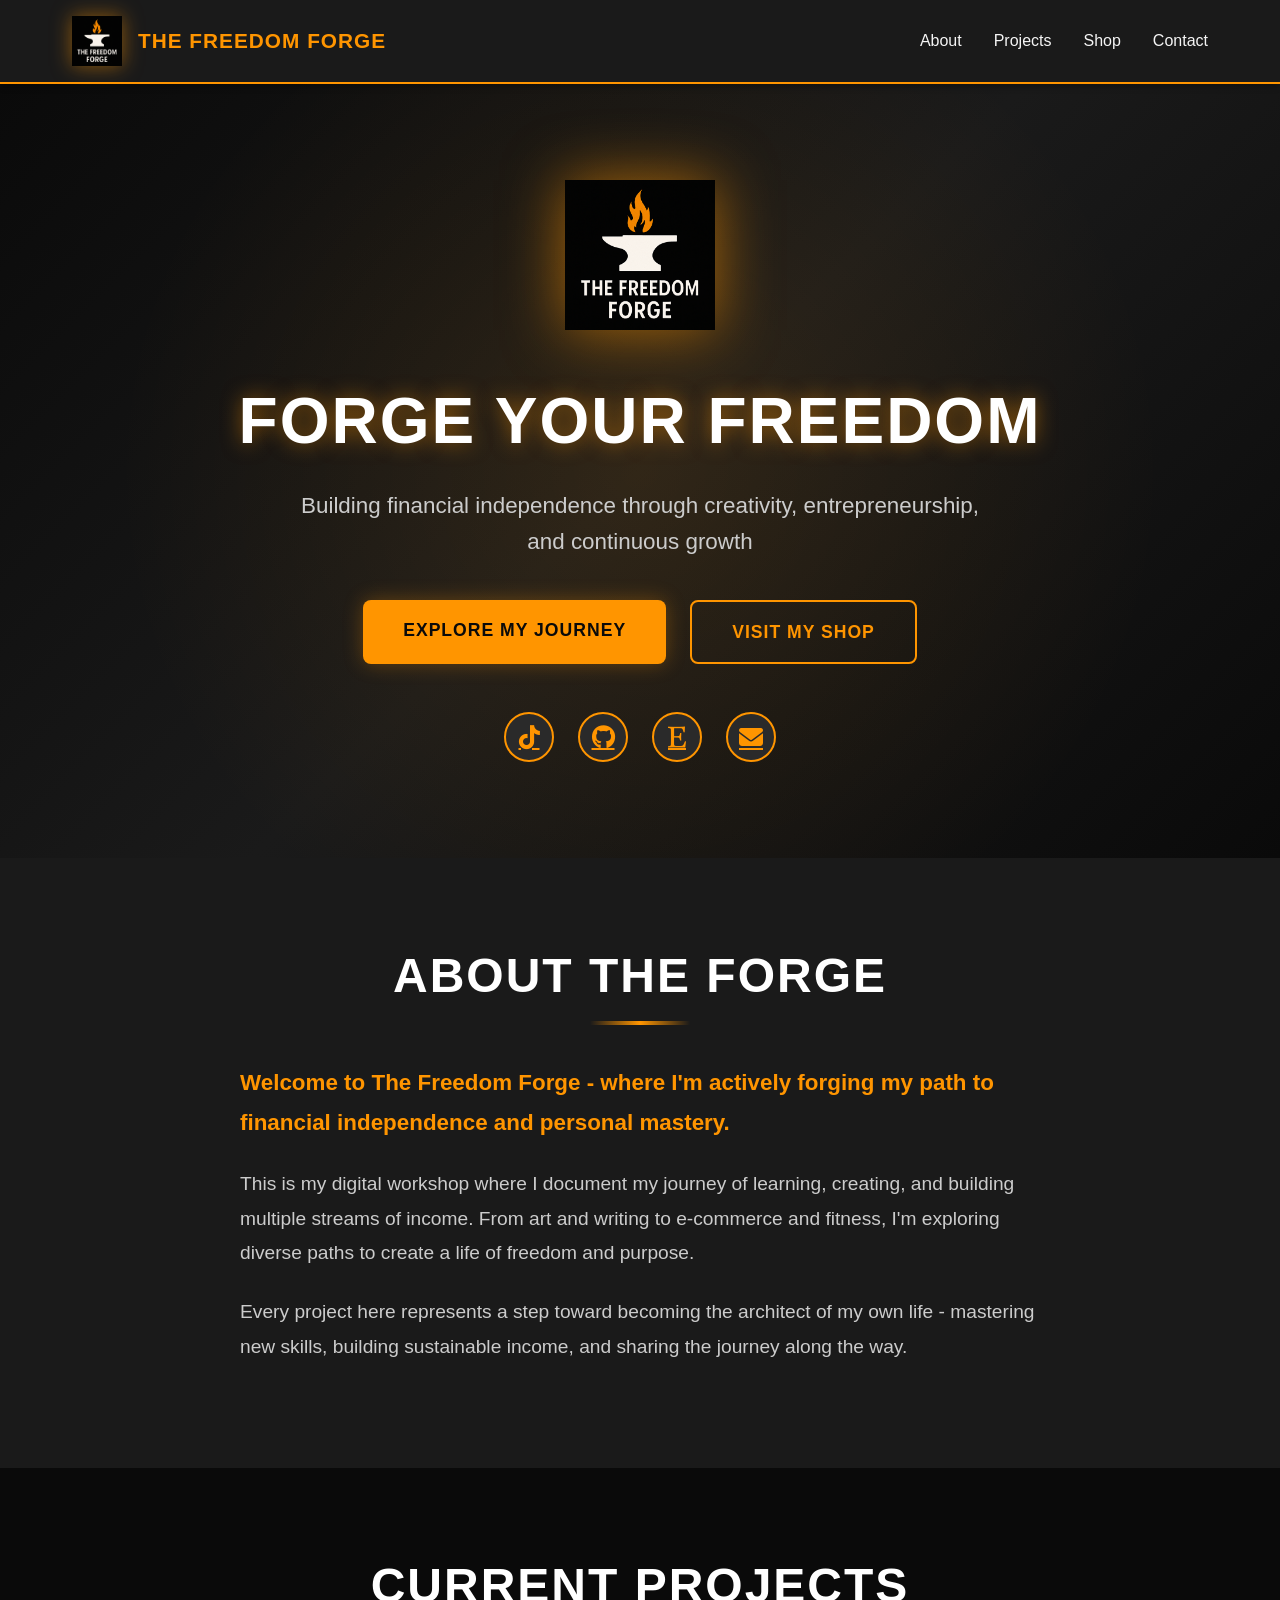
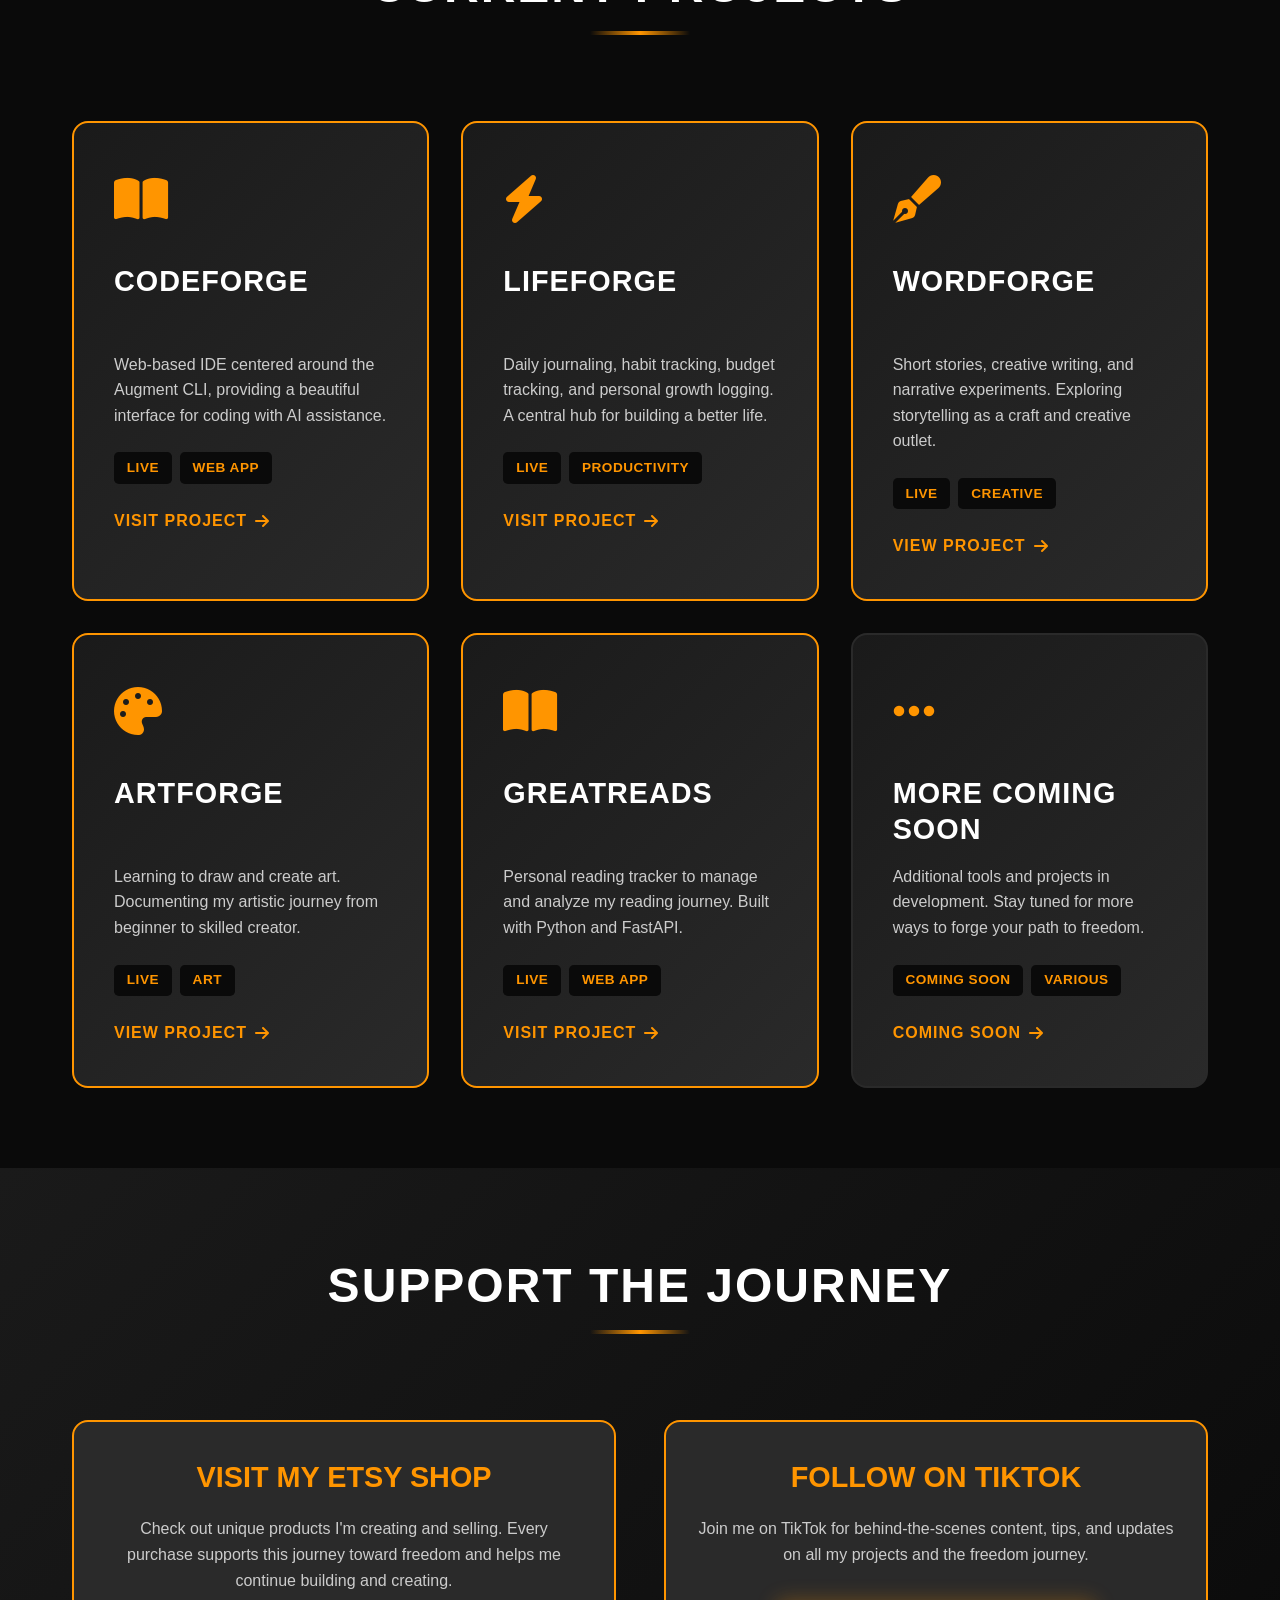
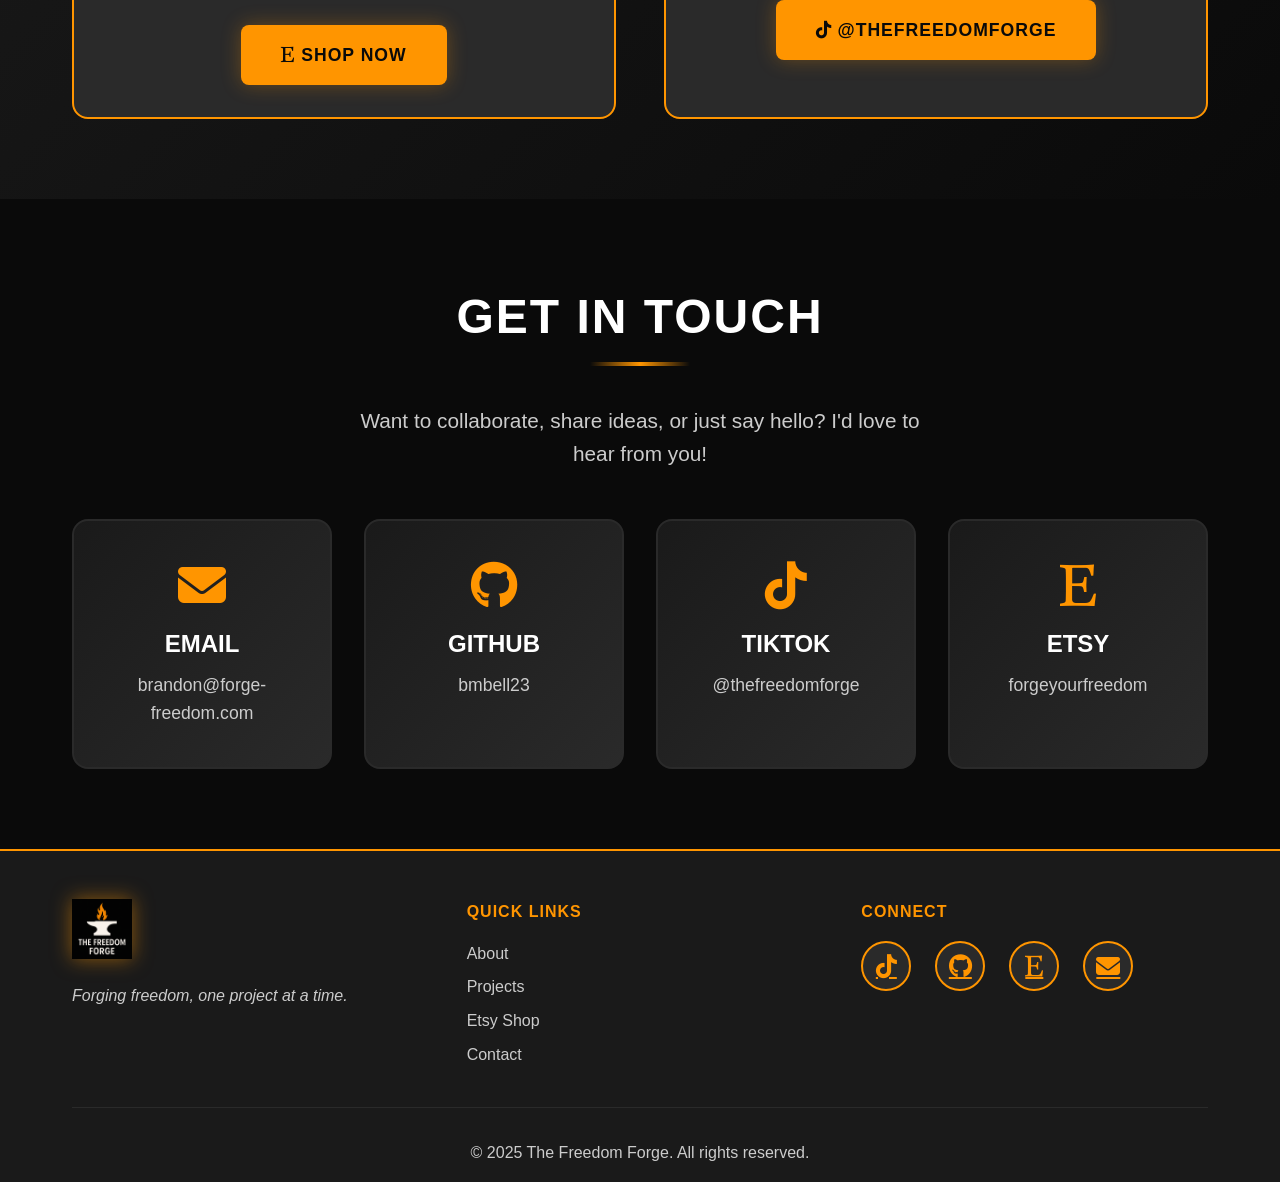
==== commit 09b41912: "v1.0.5: added CodeForge to homepage" ====
--- a/index.html
+++ b/index.html
@@ -5,6 +5,13 @@
     <meta name="viewport" content="width=device-width, initial-scale=1.0">
     <meta name="description" content="The Freedom Forge - Forging a path to financial freedom through creativity, entrepreneurship, and personal growth">
     <title>The Freedom Forge | Forge Your Freedom</title>
+
+    <!-- Favicons -->
+    <link rel="icon" type="image/x-icon" href="assets/images/favicon.ico">
+    <link rel="icon" type="image/png" sizes="32x32" href="assets/images/favicon-32x32.png">
+    <link rel="icon" type="image/png" sizes="16x16" href="assets/images/favicon-16x16.png">
+    <link rel="apple-touch-icon" sizes="180x180" href="assets/images/apple-touch-icon.png">
+
     <link rel="stylesheet" href="css/style.css">
     <link rel="stylesheet" href="https://cdnjs.cloudflare.com/ajax/libs/font-awesome/6.4.0/css/all.min.css">
 </head>
@@ -78,6 +85,21 @@
 
                     <div class="project-card active">
                         <div class="project-icon">
+                            <i class="fas fa-book-open"></i>
+                        </div>
+                        <h3>CodeForge</h3>
+                        <p>Web-based IDE centered around the Augment CLI, providing a beautiful interface for coding with AI assistance.</p>
+                        <div class="project-tags">
+                            <span class="tag">Live</span>
+                            <span class="tag">Web App</span>
+                        </div>
+                        <a href="/code" class="project-link" target="_blank">
+                            Visit Project <i class="fas fa-arrow-right"></i>
+                        </a>
+                    </div>
+
+                    <div class="project-card active">
+                        <div class="project-icon">
                             <i class="fas fa-bolt"></i>
                         </div>
                         <h3>LifeForge</h3>
@@ -131,7 +153,7 @@
                             <span class="tag">Live</span>
                             <span class="tag">Web App</span>
                         </div>
-                        <a href="https://great-reads.com" class="project-link" target="_blank">
+                        <a href="/greatreads" class="project-link" target="_blank">
                             Visit Project <i class="fas fa-arrow-right"></i>
                         </a>
                     </div>
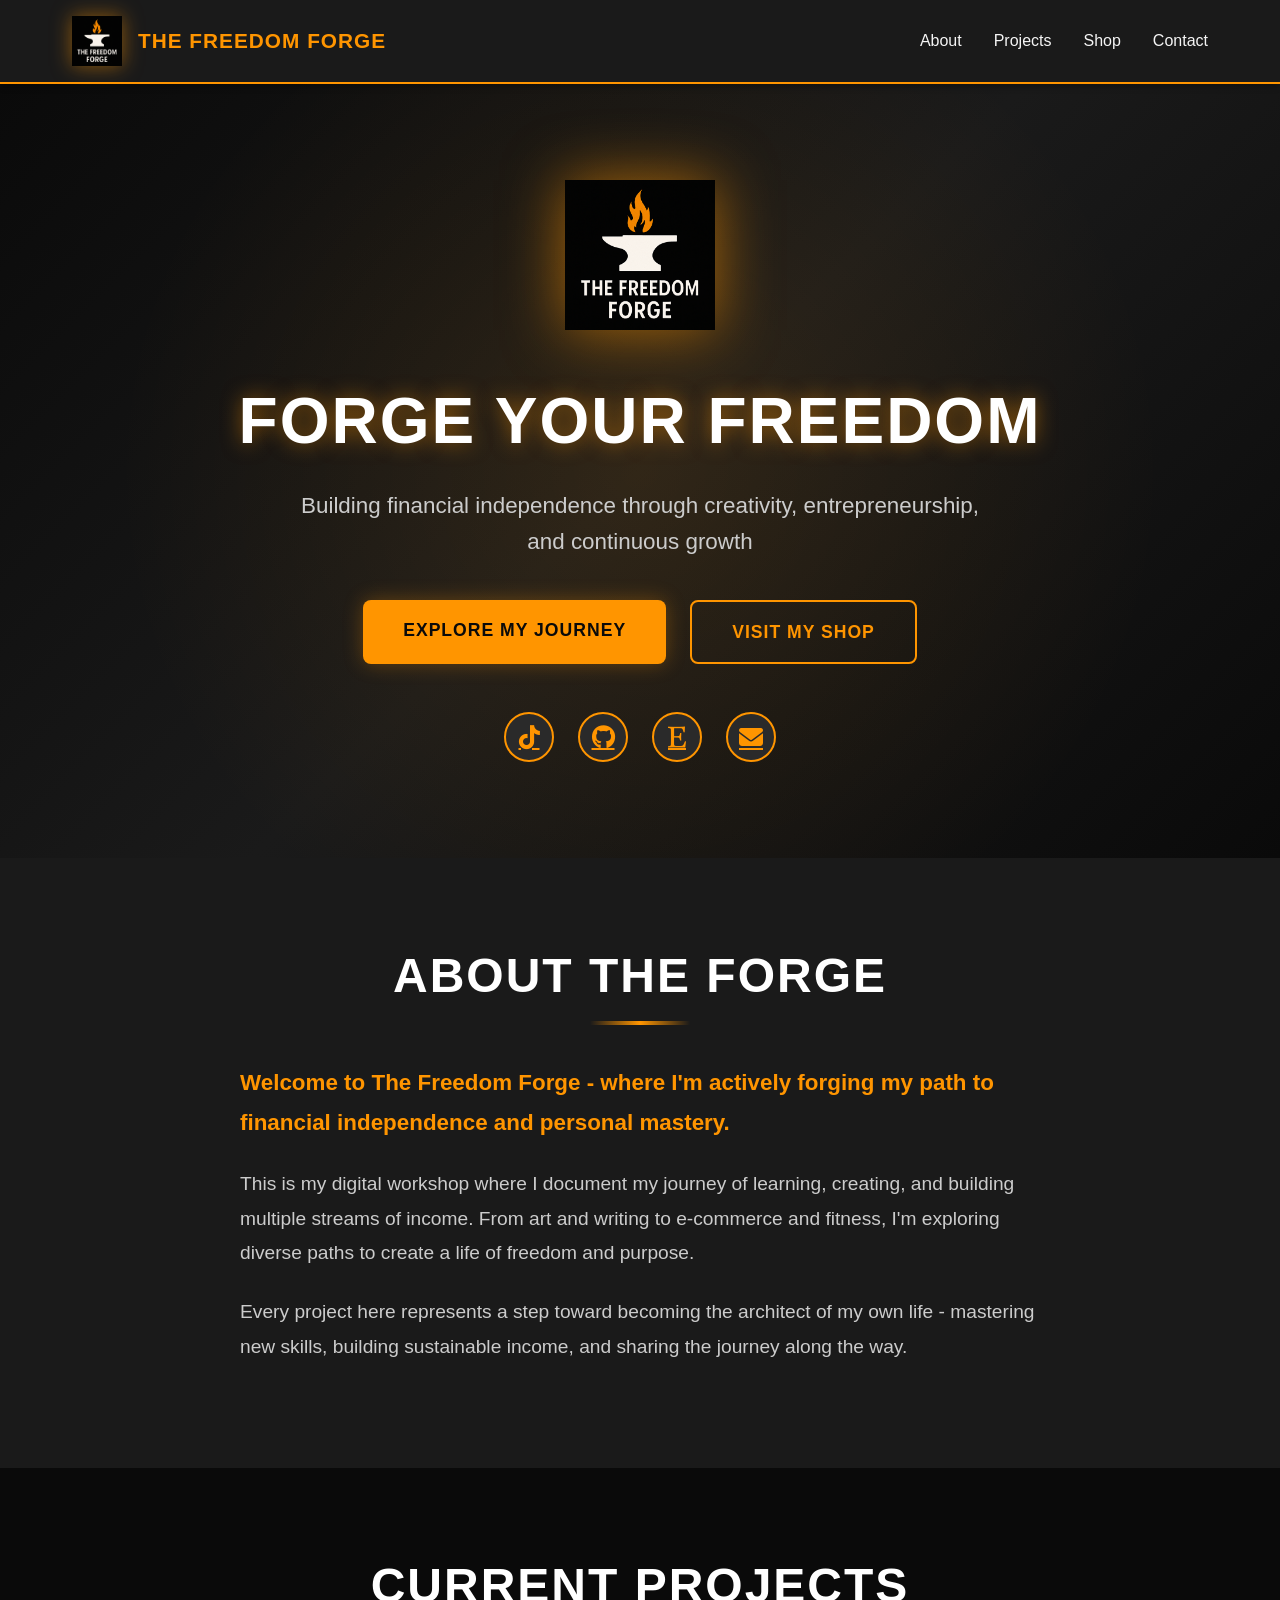
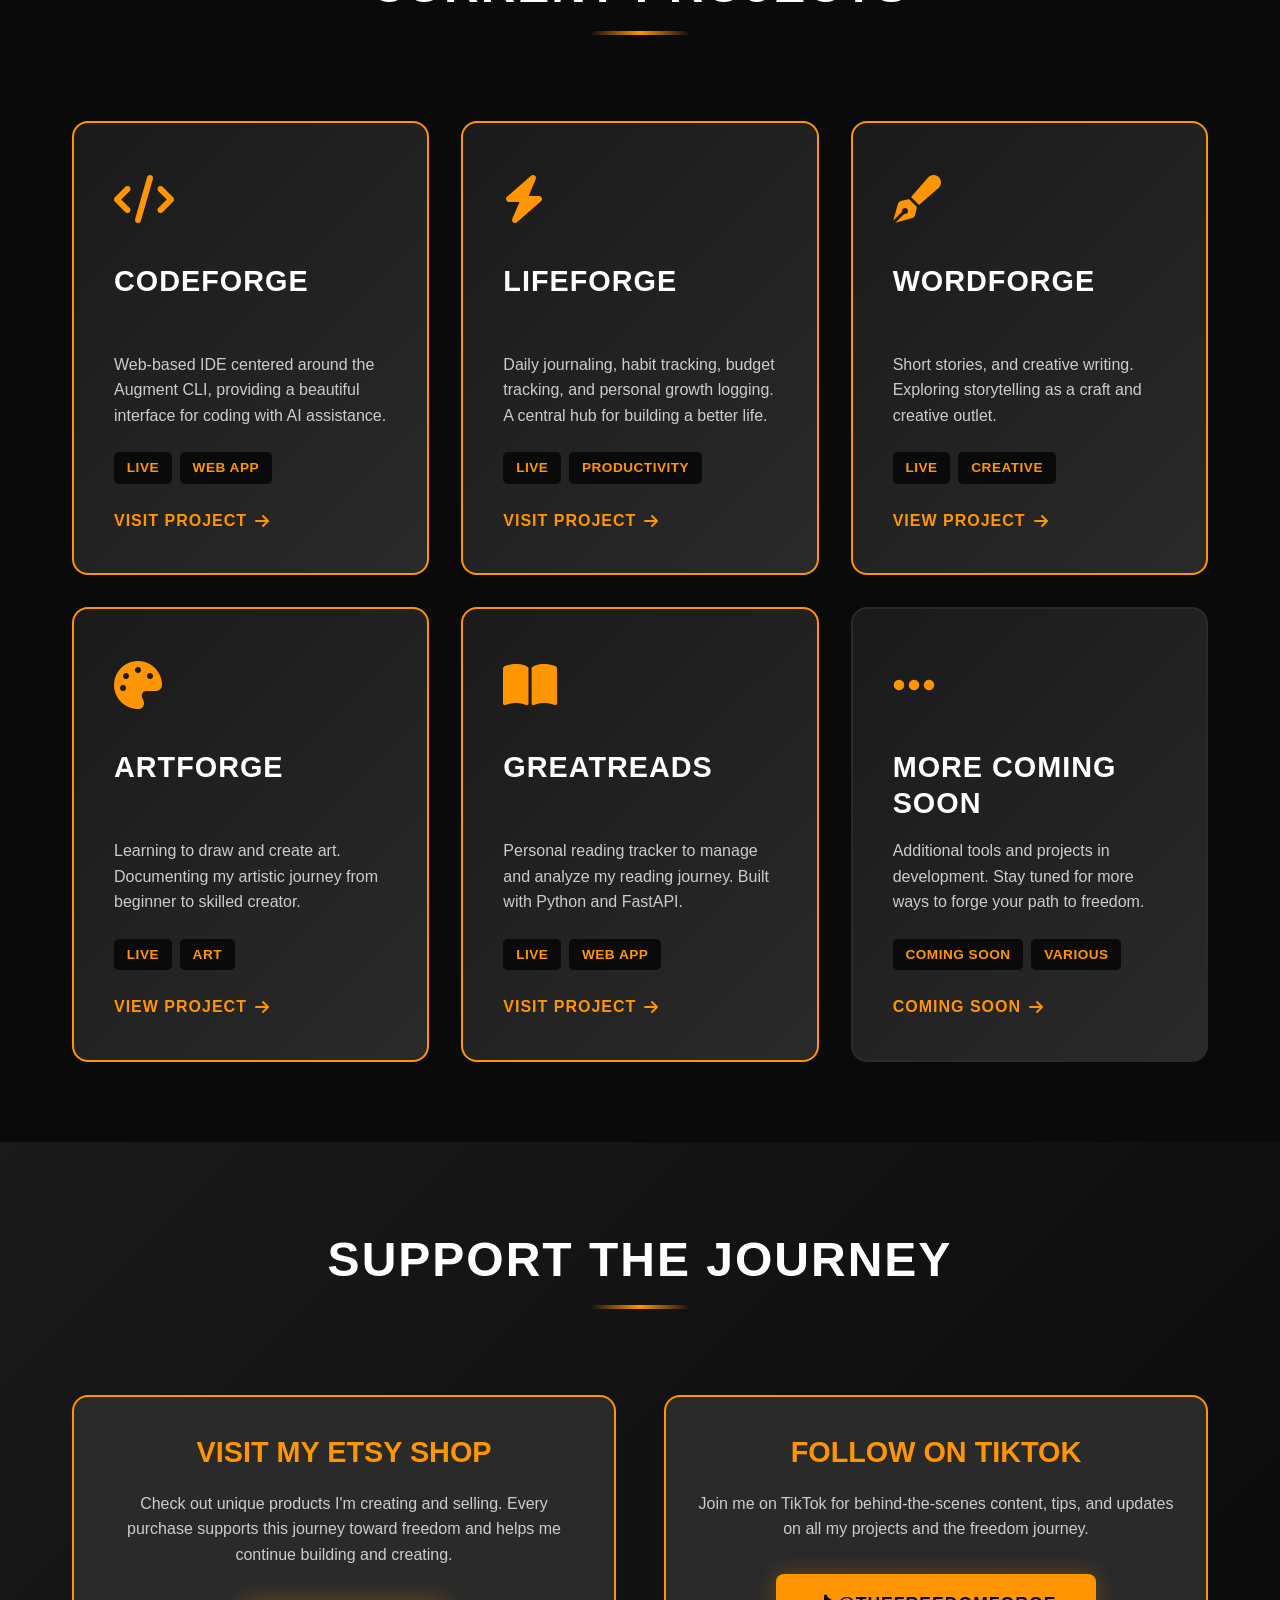
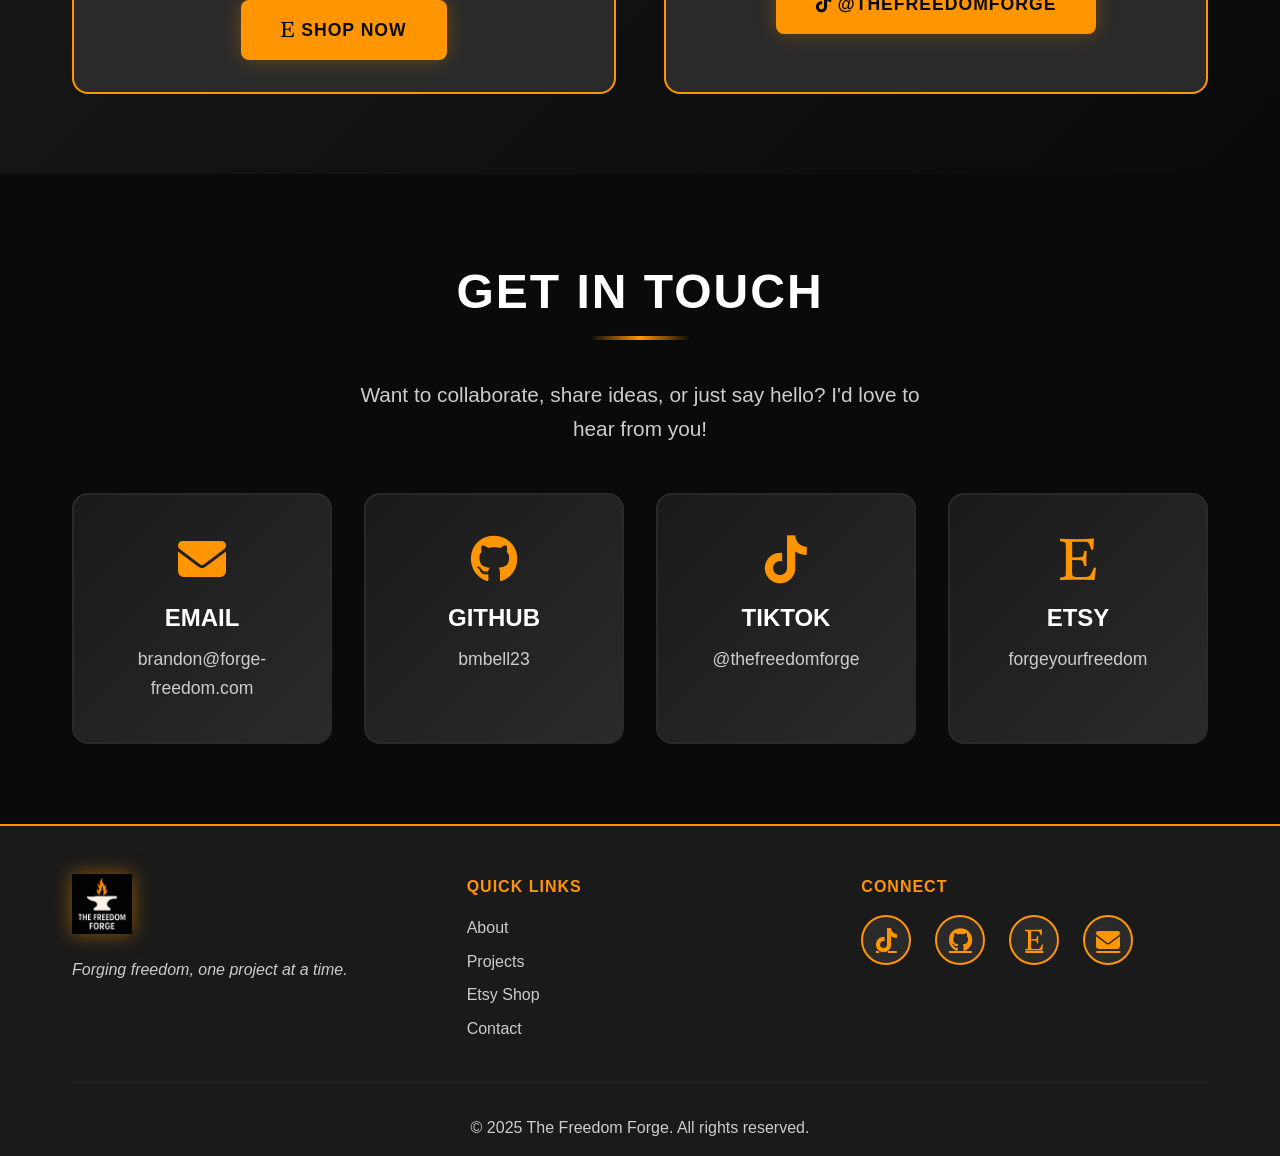
==== commit a22b9356: "v1.0.6: Fixed triple quoted code blocks" ====
--- a/index.html
+++ b/index.html
@@ -85,7 +85,7 @@
 
                     <div class="project-card active">
                         <div class="project-icon">
-                            <i class="fas fa-book-open"></i>
+                            <i class="fas fa-code"></i>
                         </div>
                         <h3>CodeForge</h3>
                         <p>Web-based IDE centered around the Augment CLI, providing a beautiful interface for coding with AI assistance.</p>
@@ -118,7 +118,7 @@
                             <i class="fas fa-pen-fancy"></i>
                         </div>
                         <h3>WordForge</h3>
-                        <p>Short stories, creative writing, and narrative experiments. Exploring storytelling as a craft and creative outlet.</p>
+                        <p>Short stories, and creative writing. Exploring storytelling as a craft and creative outlet.</p>
                         <div class="project-tags">
                             <span class="tag">Live</span>
                             <span class="tag">Creative</span>
